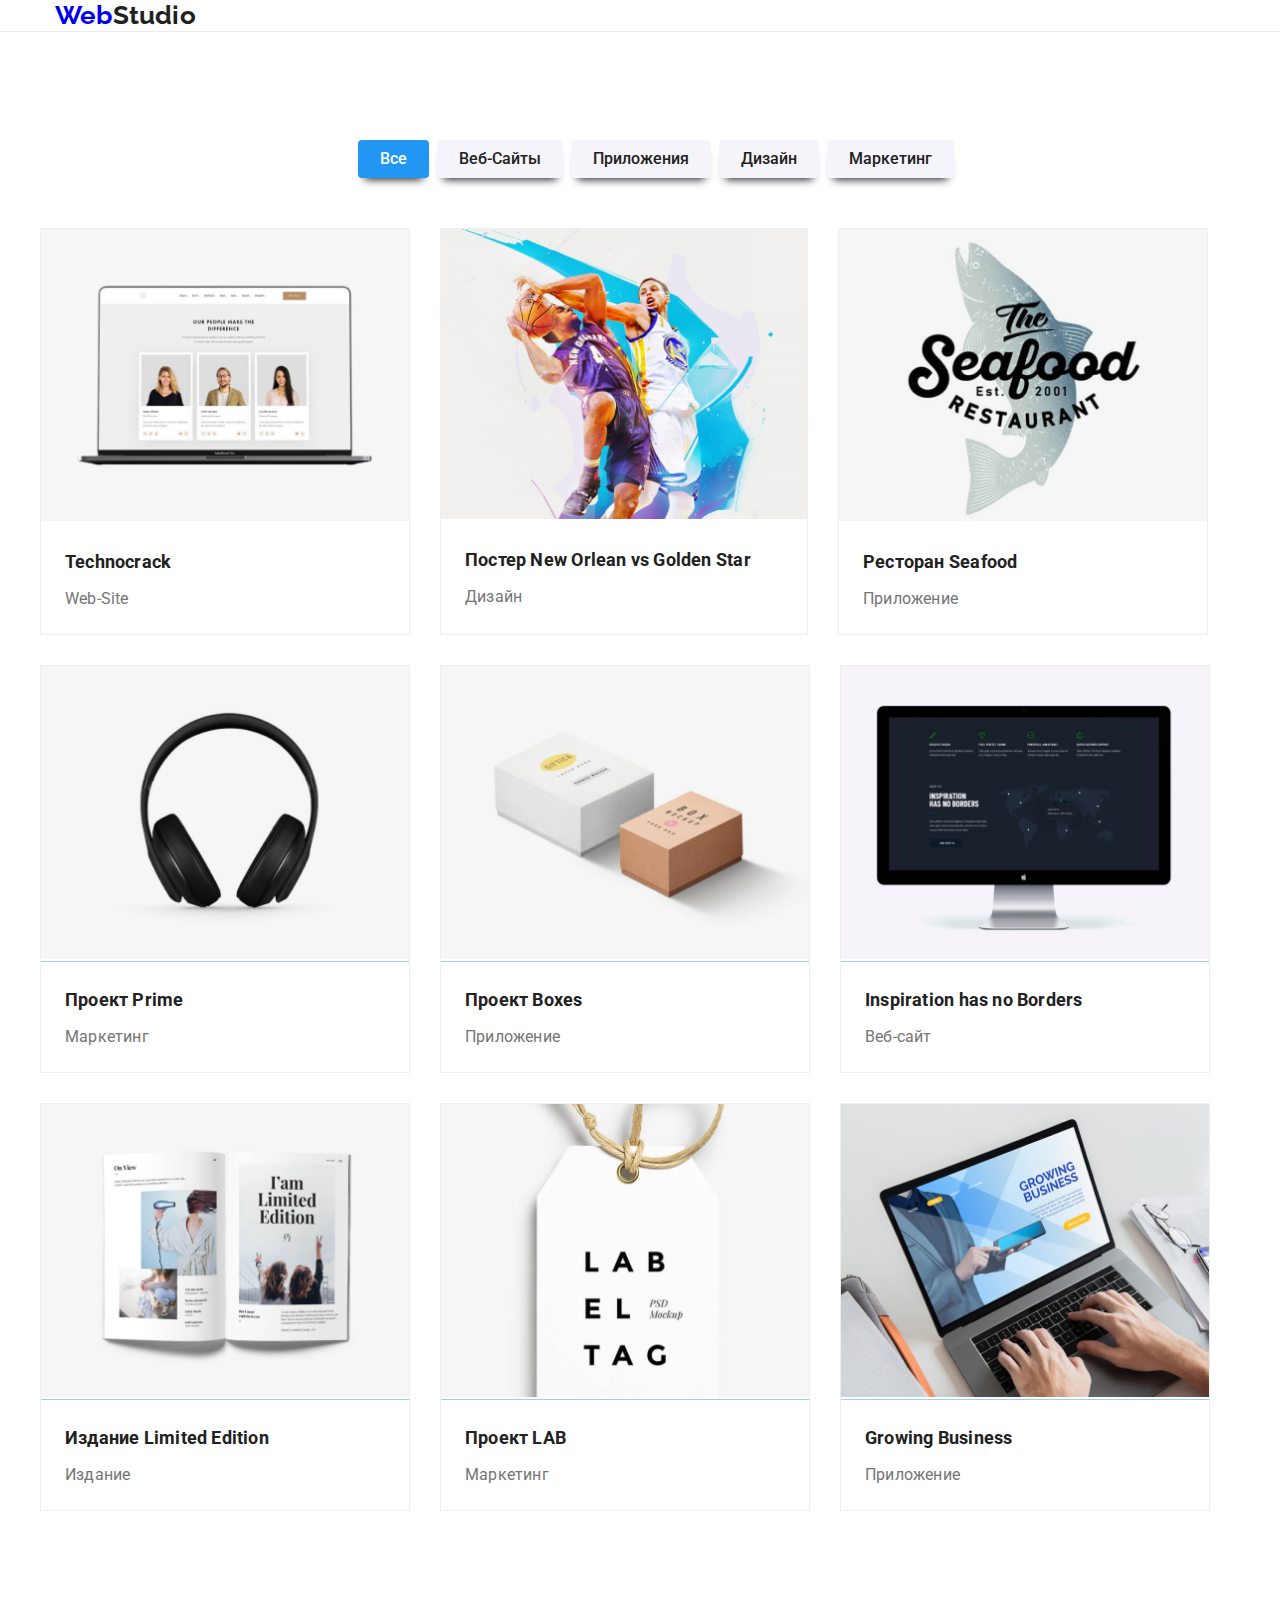
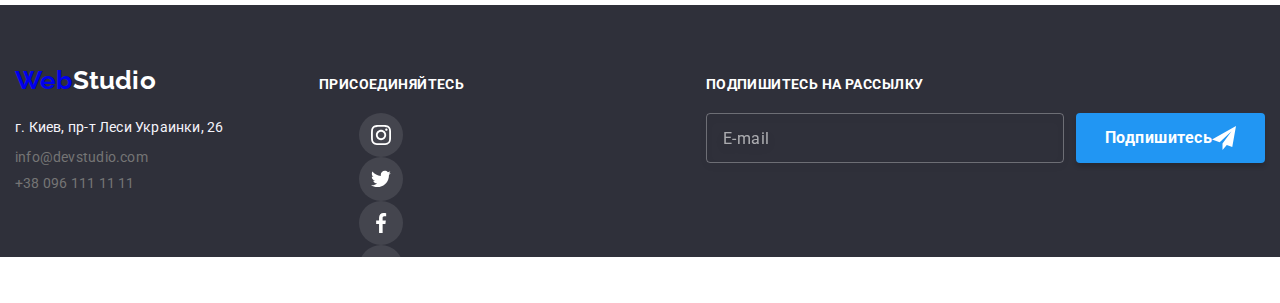
==== portfolio.html @ 65d3c12d "hw-8" ====
<!DOCTYPE html>
<html lang="en">

<head>
    <meta charset="UTF-8">
    <meta name="viewport" content="width=device-width, initial-scale=1.0">
    <title>Document</title>
    <link rel="stylesheet" href="https://cdnjs.cloudflare.com/ajax/libs/modern-normalize/1.0.0/modern-normalize.min.css">
    <link href="https://fonts.googleapis.com/css2?family=Raleway:wght@700&family=Roboto:wght@400;500;700;900&display=swap" rel="stylesheet">
    <link rel="stylesheet" href="./css/portfolio.css">
    <link rel="preconnect" href="https://fonts.gstatic.com">
    
</head>

<body>
    <header>
        <div class="container" >
            <nav class="nav-bar">
            <a href="index.html" class="logo-title"> 
                Web<span class="logoweb" >Studio</span>
            </a>

            <ul class="list-nav list">
                <li class="item"><a class="head-link" href="./index.html" >Студия</a></li>
                <li class="item"><a class="current" href="./portfolio.html">Портфолио</a></li>
                <li class="item"><a class="head-link" href="#" >Контакты</a></li>
            </ul>
            </nav>  
            
            <ul class="auth-nav list">
                <li class="email-link">
                    <a href="mailto:info@devstudio.com" class="contacts">
                        <svg class="icon-envelope">
                        <use href="./img/sprite.svg#icon-envelope"></use>
                        </svg>info@devstudio.com </a >
                </li>
                <li class="tel-link">
                    <a href="tel:380961111111" class="contacts">
                        <svg class="icon-smartphone">
                            <use href="./img/sprite.svg#icon-smartphone"></use>
                            </svg>+38 096 111 11 11</a>
                    
                </li>
            </ul>
        
        </div>
    </header>
<!--Hero-portf-->
    <main>
        <section class="portfo" >
            <div class="main-portfolio">
            <ul class="buttons-section list">
            <li class="portfo-buttons">
                <button type="button" class="current-button">Все</button>
            </li>
            <li  class="portfo-buttons">
                <button type="button" class="buttons">Веб-Сайты</button>
            </li>
            <li class="portfo-buttons">
                <button type="button" class="buttons">Приложения</button>
            </li>
            <li class="portfo-buttons">
                <button type="button" class="buttons">Дизайн</button>
            </li>
            <li class="portfo-buttons">
                <button type="button" class="buttons">Mаркетинг</button>
            </li>
            </ul>
            </div>
            

<!--Our projects section-->

          <ul class="projects">
            <li class="projects-item">
                <a class="project-content" href="#">
                    <div class="description">
                        <img src="./img/macbook.jpg" alt="image of technocrack" width="368">
                        <div class="project-overlay">
                            <p class="tech-description">Технокряк это современная площадка распространения коронавируса. 
                                Компании используют эту платформу для цифрового шпионажа и атак 
                                на защищённые сервера конкурентов.
                            </p>
                        </div>
                    </div>
                    <div class="project-name-container">
                        <h2 class="project-title">Technocrack</h2>
                        <p class="project-technology">Web-Site</p>
                    </div>
                </a>
            </li> 
            <li class="projects-item">
                <a class="project-content" href="#">
                    <div class="description">
                        <img src="./img/poster.jpg" alt="image of poster-new-orleans" width="366">
                        <div class="project-overlay">
                            <p class="tech-description">Технокряк это современная площадка распространения коронавируса. 
                                Компании используют эту платформу для цифрового шпионажа и атак 
                                на защищённые сервера конкурентов.
                            </p>
                        </div>
                    </div>
                    <div class="project-name-container">
                        <h2 class="project-title">Постер New Orlean vs Golden Star</h2>
                        <p class="project-technology">Дизайн</p>
                    </div>
                </a>
            </li>  
            <li class="projects-item">
                <a class="project-content" href="#">
                    <div class="description">
                        <img src="./img/restaurant.jpg" alt="image of restaurant-seafood" width="368">
                        <div class="project-overlay">
                            <p class="tech-description">Технокряк это современная площадка распространения коронавируса. 
                                Компании используют эту платформу для цифрового шпионажа и атак 
                                на защищённые сервера конкурентов.
                            </p>
                        </div>
                    </div>
                    <div class="project-name-container">
                        <h2 class="project-title">Ресторан Seafood</h2>
                        <p class="project-technology">Приложение</p>
                    </div>
                </a>
            </li>   
            <li class="projects-item">
                <a class="project-content" href="#">
                    <div class="description">
                        <img src="./img/headphones.jpg" alt="image of project prime" width="368">
                        <div class="project-overlay">
                            <p class="tech-description">Технокряк это современная площадка распространения коронавируса. 
                                Компании используют эту платформу для цифрового шпионажа и атак 
                                на защищённые сервера конкурентов.
                            </p>
                        </div>
                    </div>
                    <div class="project-name-container">
                        <h2 class="project-title">Проект Prime</h2>
                        <p class="project-technology">Маркетинг</p>
                    </div>
                </a>
            </li>  
            <li class="projects-item">
                <a class="project-content" href="#">
                    <div class="description">
                        <img src="./img/boxes.jpg" alt="image of project boxes" width="368">
                        <div class="project-overlay">
                            <p class="tech-description">Технокряк это современная площадка распространения коронавируса. 
                                Компании используют эту платформу для цифрового шпионажа и атак 
                                на защищённые сервера конкурентов.
                            </p>
                        </div>
                    </div>
                    <div class="project-name-container">
                        <h2 class="project-title">Проект Boxes</h2>
                        <p class="project-technology">Приложение</p>
                    </div>
                </a>
            </li> 
            <li class="projects-item">
                <a class="project-content" href="#">
                    <div class="description">
                        <img src="./img/worldmap.jpg"
                        alt="image of web-site inspiration-has-no-borders" width="368">
                        <div class="project-overlay">
                            <p class="tech-description">Технокряк это современная площадка распространения коронавируса. 
                                Компании используют эту платформу для цифрового шпионажа и атак 
                                на защищённые сервера конкурентов.
                            </p>
                        </div>
                    </div>
                    <div class="project-name-container">
                        <h2 class="project-title">Inspiration has no Borders</h2>
                        <p class="project-technology">Веб-сайт</p>
                    </div>
                </a>
            </li> 
            <li class="projects-item">
                <a class="project-content" href="#">
                    <div class="description">
                        <img src="./img/book.jpg" alt="image of pulication limited edition"
            width="368">
                        <div class="project-overlay">
                            <p class="tech-description">Технокряк это современная площадка распространения коронавируса. 
                                Компании используют эту платформу для цифрового шпионажа и атак 
                                на защищённые сервера конкурентов.
                            </p>
                        </div>
                    </div>
                    <div class="project-name-container">
                        <h2 class="project-title">Издание Limited Edition</h2>
                        <p class="project-technology">Издание</p>
                    </div>
                </a>
            </li> 
            <li class="projects-item">
                <a class="project-content" href="#">
                    <div class="description">
                        <img src="./img/trinket.jpg" alt="image of project lab" width="368">
                        <div class="project-overlay">
                            <p class="tech-description">Технокряк это современная площадка распространения коронавируса. 
                                Компании используют эту платформу для цифрового шпионажа и атак 
                                на защищённые сервера конкурентов.
                            </p>
                        </div>
                    </div>
                    <div class="project-name-container">
                        <h2 class="project-title">Проект LAB</h2>
                        <p class="project-technology">Маркетинг</p>
                    </div>
                </a>
            </li> 
            <li class="projects-item">
                <a class="project-content" href="#">
                    <div class="description">
                        <img src="./img/laptop2.jpg" alt="image of growing business" width="368">
                        <div class="project-overlay">
                            <p class="tech-description">Технокряк это современная площадка распространения коронавируса. 
                                Компании используют эту платформу для цифрового шпионажа и атак 
                                на защищённые сервера конкурентов.
                            </p>
                        </div>
                    </div>
                    <div class="project-name-container">
                        <h2 class="project-title">Growing Business</h2>
                        <p class="project-technology">Приложение</p>
                    </div>
                </a>
            </li>
</ul>
</section>
</main>


    <!--Footer -->
    <footer class="page-footer">
        <div class="footer-container" >
            <div class="first-column">
                <a class="logo-title" href="./index.html">
                    <span>Web</span><span class="studio-footer">Studio</span>
                </a>
                <address class="location">
                    <span class="location-adress">г. Киев, пр-т Леси Украинки, 26</span> 
                </address>
                <ul class="footer-contacts">
                    <li class="footer-email"><a class="contacts-email"
                            href="mailto:info@devstudio.com">info@devstudio.com</a></li>
                    <li class="footer-tel"><a class="contacts-tel" href="tel:+380961111111">+38 096 111 11 11</a></li>
                </ul>
            </div>
        
        <div class="second-column">
            <p class="subscribe">Присоединяйтесь</p>
            <ul class="footer-social-links list">
                <li class="footer-social-item">
                    <a class="footer-icon-link" href="#">
                        <svg class="footer-social-icon">
                            <use href="./img/sprite.svg#icon-instagram"></use>
                        </svg>
                    </a>
                </li>
                <li class="footer-social-item">
                    <a class="footer-icon-link" href="#">
                        <svg class="footer-social-icon">
                            <use href="./img/sprite.svg#icon-twitter"></use>
                        </svg>
                    </a>
                </li>
                <li class="footer-social-item">
                    <a class="footer-icon-link" href="#">
                        <svg class="footer-social-icon">
                            <use href="./img/sprite.svg#icon-facebook"></use>
                        </svg>
                    </a>
                </li>
                <li class="footer-social-item">
                    <a class="footer-icon-link" href="#">
                        <svg class="footer-social-icon">
                            <use href="./img/sprite.svg#icon-linkedin"></use>
                        </svg>
                    </a>
                </li>
            </ul>
        </div>
        <div class="third-column">
            <p class="subscribe">ПОДПИШИТЕСЬ НА РАССЫЛКУ</p>
            <div class="input-foot-container">
                <label for="footer-mail">
                    <input class="footer-input" type="email" name="mail" id="footer-mail" placeholder="E-mail">
                </label>
                <button type="submit" class="subscribe-btn">Подпишитесь
                    <svg class="icon-send" width="24" height="24">
                        <use href="./img/sprite.svg#icon-icon-send"></use>
                    </svg>
                </button>

            </div>
        </div>
    </div>
    </footer>
  </body>

</html>
---- css/portfolio.css ----
:root {
  --main-background-color:  #FFFFFF;
  --sec-background-color:#F5F4FA;
  --dark-background-color:#2F303A;
  --accent-color: #2196F3;
  --main-color: #212121;
  --secondary-color: #757575;
}

.subscribe-btn {
  padding: 10px 29px;
  margin-left: 12px;
  font-size: 16px;
  line-height: 1.87;
  font-weight: 700;
  letter-spacing: 0.03em;
  display: flex;
  align-items: center;
  justify-content: center;
  border-style: none;
  color: var(--main-background-color);
  background-color: var(--accent-color);
  box-shadow: 0px 4px 4px rgba(0, 0, 0, 0.15);
  border-radius: 4px;
  cursor: pointer;
}

.page-footer {
  padding-left: 15px;
  padding-right: 15px;
  margin-left: auto;
  margin-right: auto;
  height: 252px;
  padding-top: 60px;
  padding-bottom: 60px;
  background-color: var(--dark-background-color);
}

body {
  background-color: var(--main-background-color);
  font-weight: 400;
  font-size: 14px;
  letter-spacing: 0.015em;
  font-family: Roboto, sans-serif;
}

a {
  text-decoration: none;
  display: block;
}

li {
  list-style: none;
  font-family: Roboto;
}

section {
  padding: 94px 0;
}

.container {
  width: 100%;
  padding: 0 15px;
}

@media screen and (min-width: 480px) {
  .container {
    width: 480px;
    margin: 0 auto;
  }
}

@media screen and (min-width: 768px) {
  .container {
    width: 720px;
  }
}

@media screen and (min-width: 1200px) {
  .container {
    width: 1200px;
  }
}

header {
  border-bottom: 1px solid #ECECEC;
  background-color: var(--main-background-color);
}

.list-nav {
  display: none;
}

.auth-nav {
  display: none;
}

.logo-title {
  margin-right: 93px;
  font-family: Raleway, sans-serif;
  text-decoration: none;
  font-weight: 700;
  font-size: 26px;
  line-height: 1.19;
}

.logoweb {
  color: #212121;
}

/*Buttons section */
.buttons,
.current-button {
  padding: 6px 22px;
  background: var(--sec-background-color);
  border-radius: 4px;
  border-style: none;
  font-weight: 500;
  font-size: 16px;
  line-height: 1.6;
  text-align: center;
  outline: transparent;
  box-shadow: 0 0.5em 0.5em -0.4em var(--main-color);
  color: var(--main-color);
  transition-property: background-color, color;
  transition: 250ms;
  transition-timing-function: cubic-bezier(0.4, 0, 0.2, 1);
}

.portfo-buttons {
  margin-right: 8px;
}

.buttons-section {
  margin-bottom: 50px;
  display: flex;
  justify-content: center;
}

.buttons:focus,
.buttons:hover,
.current-button {
  color: var(--main-background-color);
  background-color: var(--accent-color);
  cursor: pointer;
}

.portfo {
  width: 1230px;
  padding-left: 15px;
  padding-right: 15px;
  margin-left: auto;
  margin-right: auto;
}

.projects {
  display: flex;
  flex-wrap: wrap;
  padding-left: 0;
  margin: 0;
  list-style: none;
}

.projects-item:nth-child(3n) {
  margin-right: 0;
}

.projects-item:nth-last-child(-n+3) {
  margin-bottom: 0;
}

.project-content {
  text-decoration: none;
  transition-property: box-shadow;
  transition: 250ms;
  transition-timing-function: cubic-bezier(0.4, 0, 0.2, 1);
}

.projects-item {
  margin-right: 30px;
  margin-bottom: 30px;
  background: var(--main-background-color);
  border: 1px solid #EEEEEE;
}

.project-content:hover, .project-content:focus {
  box-shadow: 0px 1px 1px rgba(0, 0, 0, 0.12), 0px 4px 4px rgba(0, 0, 0, 0.06), 1px 4px 6px rgba(0, 0, 0, 0.16);
  outline: transparent;
}

.project-title {
  margin: 0px 0px 4px 0px;
  font-weight: 700;
  font-size: 18px;
  line-height: 2;
  color: var(--main-color);
  text-decoration: none;
}

.project-technology {
  color: var(--secondary-color);
  margin: 0;
  font-size: 16px;
  line-height: 1.9;
  text-decoration: none;
}

/* Project-overlay */
.description {
  position: relative;
  overflow: hidden;
  outline: transparent;
}

.project-overlay {
  position: absolute;
  top: 0;
  left: 0;
  width: 100%;
  height: 100%;
  background-color: rgba(33, 150, 243, 0.9);
  transform: translateY(100%);
  transition: 250ms ease;
  transition-timing-function: cubic-bezier(0.4, 0, 0.2, 1);
}

.tech-description {
  margin: 0;
  padding: 63px 24px;
  font-family: Roboto;
  font-style: normal;
  font-weight: normal;
  font-size: 18px;
  line-height: 1.55;
  color: var(--main-background-color);
}

.project-content:hover .project-overlay,
.project-content:focus .project-overlay {
  transform: translateY(0);
}

/* Project-names */
.project-name-container {
  padding: 20px 24px;
}

.project-title {
  margin: 0px 0px 4px 0px;
  font-weight: 700;
  font-size: 18px;
  line-height: 2;
  color: var(--main-color);
}

.project-technology {
  margin: 0;
  font-size: 16px;
  line-height: 1.9;
  color: var(--secondary-color);
}

.footer-container {
  display: flex;
  align-items: baseline;
}

.location {
  margin-top: 20px;
  margin-bottom: 9px;
  font-style: normal;
  font-weight: 400;
  font-size: 14px;
  line-height: 1.71;
  color: var(--sec-background-color);
}

.studio-footer {
  color: var(--main-background-color);
}

.contacts-tel,
.contacts-email {
  display: inline-block;
  font-weight: 400;
  font-size: 14px;
  line-height: 1.14;
  text-decoration: none;
  color: var(--secondary-color);
  transition: color 250ms cubic-bezier(0.4, 0, 0.2, 1);
}

.footer-email {
  margin-bottom: 9px;
}

.footer-contacts {
  list-style: none;
  margin-top: 0;
  margin-bottom: 0;
  padding: 0;
}

.first-column {
  margin-right: 70px;
}

.third-column {
  margin-left: auto;
}

.input-foot-container {
  display: flex;
}

.subscribe {
  margin-top: 0;
  margin-bottom: 20px;
  font-weight: 700;
  font-size: 14px;
  line-height: 1.14;
  letter-spacing: 0.03em;
  text-transform: uppercase;
  color: var(--main-background-color);
}

.footer-social-item:not(:last-child) {
  margin-right: 10px;
}

.footer-icon-link {
  display: flex;
  justify-content: center;
  align-items: center;
  width: 44px;
  height: 44px;
  color: var(--main-background-color);
  fill: currentColor;
  background-color: rgba(255, 255, 255, 0.1);
  border-radius: 50%;
  transition-property: background-color;
  transition: 250ms;
  transition-timing-function: cubic-bezier(0.4, 0, 0.2, 1);
}

.footer-icon-link:hover, .footer-icon-link:focus {
  background-color: var(--accent-color);
}

.footer-social-icon {
  width: 20px;
  height: 20px;
}

.footer-input {
  width: 358px;
  height: 50px;
  padding-left: 16px;
  outline: transparent;
  color: var(--main-background-color);
  font-weight: 400;
  font-size: 16px;
  line-height: 1.25;
  letter-spacing: 0.03em;
  background-color: transparent;
  border: 1px solid rgba(255, 255, 255, 0.3);
  box-sizing: border-box;
  filter: drop-shadow(0px 4px 4px rgba(0, 0, 0, 0.15));
  border-radius: 4px;
}

.footer-input:focus {
  border-color: var(--accent-color);
}

.footer-input::placeholder {
  font-size: 16px;
  line-height: 1.25;
  display: flex;
  align-items: center;
  color: rgba(255, 255, 255, 0.6);
}
/*# sourceMappingURL=portfolio.css.map */
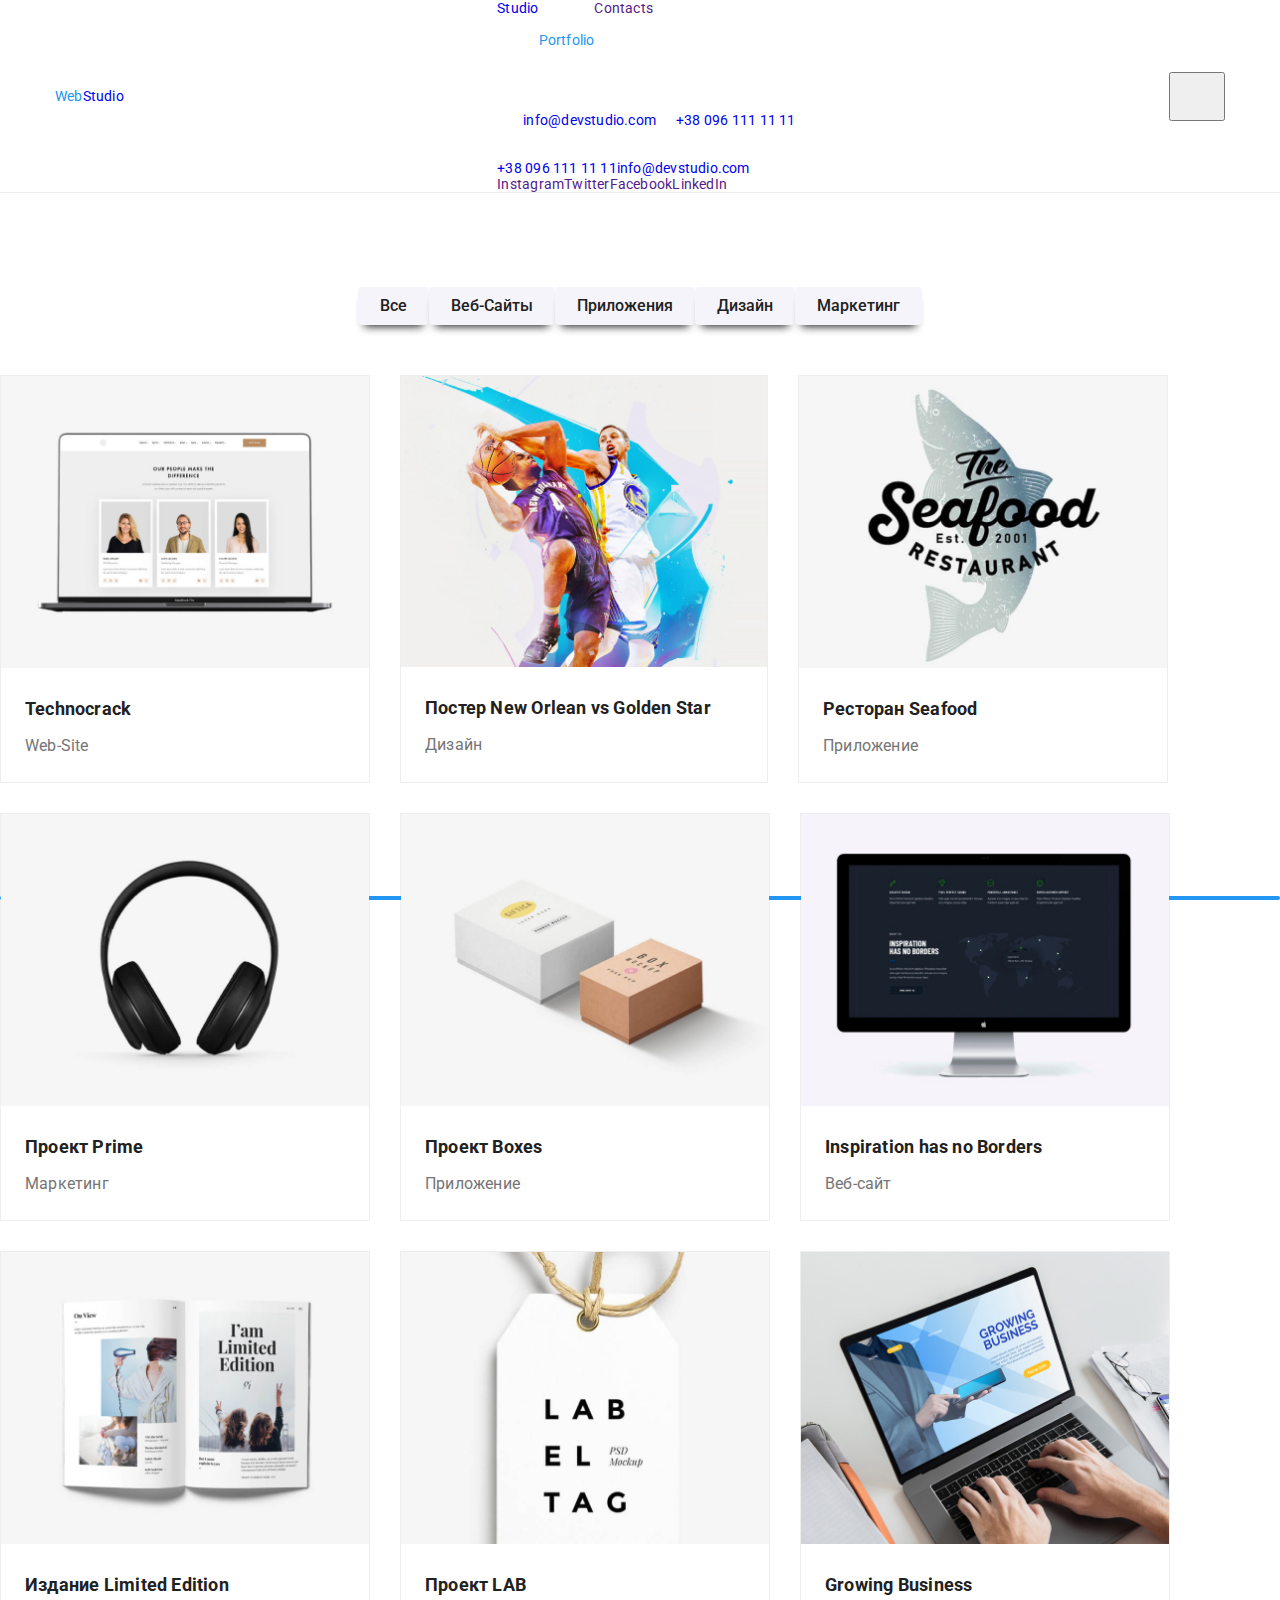
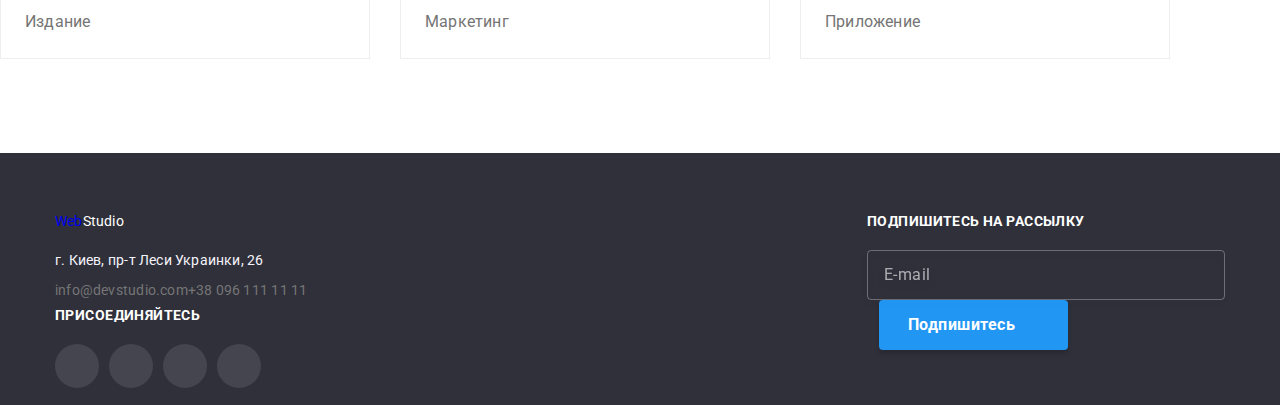
==== commit 71ed187c: "new" ====
--- a/portfolio.html
+++ b/portfolio.html
@@ -13,56 +13,85 @@
 </head>
 
 <body>
-    <header>
-        <div class="container" >
+    <header class="page-header">
+        <div class="nav-container container">
             <nav class="nav-bar">
-            <a href="index.html" class="logo-title"> 
-                Web<span class="logoweb" >Studio</span>
-            </a>
-
-            <ul class="list-nav list">
-                <li class="item"><a class="head-link" href="./index.html" >Студия</a></li>
-                <li class="item"><a class="current" href="./portfolio.html">Портфолио</a></li>
-                <li class="item"><a class="head-link" href="#" >Контакты</a></li>
-            </ul>
-            </nav>  
-            
-            <ul class="auth-nav list">
-                <li class="email-link">
-                    <a href="mailto:info@devstudio.com" class="contacts">
-                        <svg class="icon-envelope">
-                        <use href="./img/sprite.svg#icon-envelope"></use>
-                        </svg>info@devstudio.com </a >
-                </li>
-                <li class="tel-link">
-                    <a href="tel:380961111111" class="contacts">
-                        <svg class="icon-smartphone">
-                            <use href="./img/sprite.svg#icon-smartphone"></use>
+                <a class="nav-logo-title" href="./index.html">
+                    <span>Web</span>Studio
+                </a>
+            </nav>
+
+            <div class="menu-container" data-menu>
+                <ul class="navigation-links list">
+                    <li class="site-nav"><a class="nav-link" href="./index.html">Studio</a></li>
+                    <li class="site-nav"><a class="current" href="./portfolio.html">Portfolio</a></li>
+                    <li class="site-nav"><a class="nav-link" href="">Contacts</a></li>
+                </ul>
+
+                <ul class="navigation-contacts list">
+                    <li class="nav-email"><a class="contacts" href="mailto:info@devstudio.com">
+                            <svg class="icon-envelope">
+                                <use href='./images/symbol-defs.svg#icon-envelope'></use>
+                            </svg>info@devstudio.com</a>
+                    </li>
+                    <li class="nav-tel"><a class="contacts" href="tel:+380961111111">
+                            <svg class="icon-smartphone">
+                                <use href='./images/symbol-defs.svg#icon-smartphone'></use>
                             </svg>+38 096 111 11 11</a>
-                    
-                </li>
-            </ul>
-        
+                    </li>
+                </ul>
+                <div class="contacts-social">
+                    <ul class="navigation-contacts-adapt list">
+                        <li class="nav-tel-adapt">
+                            <a class="contacts-adapt" href="tel:+380961111111">+38 096 111 11 11</a>
+                        </li>
+                        <li class="nav-email-adapt">
+                            <a class="contacts-adapt" href="mailto:info@devstudio.com">info@devstudio.com</a>
+                        </li>
+                    </ul>
+                    <ul class="social-mob-list list">
+                        <li class="social-mob-item">
+                            <a class="social-mob-link" href="">Instagram</a>
+                        </li>
+                        <li class="social-mob-item">
+                            <a class="social-mob-link" href="">Twitter</a>
+                        </li>
+                        <li class="social-mob-item">
+                            <a class="social-mob-link" href="">Facebook</a>
+                        </li>
+                        <li class="social-mob-item">
+                            <a class="social-mob-link" href="">LinkedIn</a>
+                        </li>
+                    </ul>
+                </div>
+            </div>
+            <button type="button" class="menu-button" data-menu-button>
+                <svg class="menu-button__icon" width='40px' height='40px'>
+                    <use class="icon-menu" href='./images/symbol-defs.svg#burger-icon'></use>
+                    <use class="icon-cross" href='./images/symbol-defs.svg#close-icon'></use>
+                </svg>
+            </button>
+
         </div>
     </header>
 <!--Hero-portf-->
     <main>
-        <section class="portfo" >
-            <div class="main-portfolio">
+        <section >
+            <div class="main-portfolio containe">
             <ul class="buttons-section list">
-            <li class="portfo-buttons">
-                <button type="button" class="current-button">Все</button>
-            </li>
-            <li  class="portfo-buttons">
+            <li >
+                <button type="button" class="buttons">Все</button>
+            </li>
+            <li >
                 <button type="button" class="buttons">Веб-Сайты</button>
             </li>
-            <li class="portfo-buttons">
+            <li >
                 <button type="button" class="buttons">Приложения</button>
             </li>
-            <li class="portfo-buttons">
+            <li >
                 <button type="button" class="buttons">Дизайн</button>
             </li>
-            <li class="portfo-buttons">
+            <li >
                 <button type="button" class="buttons">Mаркетинг</button>
             </li>
             </ul>
@@ -234,70 +263,75 @@
 
     <!--Footer -->
     <footer class="page-footer">
-        <div class="footer-container" >
-            <div class="first-column">
-                <a class="logo-title" href="./index.html">
-                    <span>Web</span><span class="studio-footer">Studio</span>
-                </a>
-                <address class="location">
-                    <span class="location-adress">г. Киев, пр-т Леси Украинки, 26</span> 
-                </address>
-                <ul class="footer-contacts">
-                    <li class="footer-email"><a class="contacts-email"
-                            href="mailto:info@devstudio.com">info@devstudio.com</a></li>
-                    <li class="footer-tel"><a class="contacts-tel" href="tel:+380961111111">+38 096 111 11 11</a></li>
-                </ul>
+        <div class="footer-container container">
+            <div class="footer-unifying">
+                <div class="first-container">
+                    <a class="logo-title-footer" href="./index.html">
+                        <span>Web</span><span class="studio-footer">Studio</span>
+                    </a>
+                    <address class="location">
+                        г. Киев, пр-т Леси Украинки, 26
+                    </address>
+                    <ul class="footer-contacts list">
+                        <li class="footer-email"><a class="contacts-email"
+                                href="mailto:info@devstudio.com">info@devstudio.com</a></li>
+                        <li class="footer-tel"><a class="contacts-tel" href="tel:+380961111111">+38 096 111 11 11</a>
+                        </li>
+                    </ul>
+                </div>
+                <div class="second-container">
+                    <p class="subscribe">ПРИСОЕДИНЯЙТЕСЬ</p>
+                    <ul class="footer-social-links list">
+                        <li class="footer-social-item">
+                            <a class="footer-icon-link" href="#">
+                                <svg class="footer-social-icon">
+                                    <use href='./images/sprite.svg#icon-instagram'></use>
+                                </svg>
+                            </a>
+                        </li>
+                        <li class="footer-social-item">
+                            <a class="footer-icon-link" href="#">
+                                <svg class="footer-social-icon">
+                                    <use href='./images/sprite.svg#icon-twitter'></use>
+                                </svg>
+                            </a>
+                        </li>
+                        <li class="footer-social-item">
+                            <a class="footer-icon-link" href="#">
+                                <svg class="footer-social-icon">
+                                    <use href='./images/sprite.svg#icon-facebook'></use>
+                                </svg>
+                            </a>
+                        </li>
+                        <li class="footer-social-item">
+                            <a class="footer-icon-link" href="#">
+                                <svg class="footer-social-icon">
+                                    <use href='./images/sprite.svg#icon-linkedin'></use>
+                                </svg>
+                            </a>
+                        </li>
+                    </ul>
+                </div>
             </div>
-        
-        <div class="second-column">
-            <p class="subscribe">Присоединяйтесь</p>
-            <ul class="footer-social-links list">
-                <li class="footer-social-item">
-                    <a class="footer-icon-link" href="#">
-                        <svg class="footer-social-icon">
-                            <use href="./img/sprite.svg#icon-instagram"></use>
+            <div class="third-container">
+                <p class="subscribe">ПОДПИШИТЕСЬ НА РАССЫЛКУ</p>
+
+                <div class="input-foot-cont">
+                    <label class="footer-label" for="footer-mail">
+                        <input class="footer-input" type="email" name="mail" id="footer-mail" placeholder="E-mail">
+                    </label>
+                    <button type="submit" class="subscribe-btn">Подпишитесь
+                        <svg class="icon-send" width='24' height='24'>
+                            <use href='./images/sprite.svg#icon-icon-send'></use>
                         </svg>
-                    </a>
-                </li>
-                <li class="footer-social-item">
-                    <a class="footer-icon-link" href="#">
-                        <svg class="footer-social-icon">
-                            <use href="./img/sprite.svg#icon-twitter"></use>
-                        </svg>
-                    </a>
-                </li>
-                <li class="footer-social-item">
-                    <a class="footer-icon-link" href="#">
-                        <svg class="footer-social-icon">
-                            <use href="./img/sprite.svg#icon-facebook"></use>
-                        </svg>
-                    </a>
-                </li>
-                <li class="footer-social-item">
-                    <a class="footer-icon-link" href="#">
-                        <svg class="footer-social-icon">
-                            <use href="./img/sprite.svg#icon-linkedin"></use>
-                        </svg>
-                    </a>
-                </li>
-            </ul>
-        </div>
-        <div class="third-column">
-            <p class="subscribe">ПОДПИШИТЕСЬ НА РАССЫЛКУ</p>
-            <div class="input-foot-container">
-                <label for="footer-mail">
-                    <input class="footer-input" type="email" name="mail" id="footer-mail" placeholder="E-mail">
-                </label>
-                <button type="submit" class="subscribe-btn">Подпишитесь
-                    <svg class="icon-send" width="24" height="24">
-                        <use href="./img/sprite.svg#icon-icon-send"></use>
-                    </svg>
-                </button>
+                    </button>
+                </div>
+
 
             </div>
         </div>
-    </div>
     </footer>
+    <script src="./js/mobile-menu.js"></script>
   </body>
 
 </html>--- a/css/portfolio.css
+++ b/css/portfolio.css
@@ -61,6 +61,9 @@
 .container {
   width: 100%;
   padding: 0 15px;
+  display: flex;
+  align-items: center;
+  justify-content: space-between;
 }
 
 @media screen and (min-width: 480px) {
@@ -74,6 +77,129 @@
   .container {
     width: 720px;
   }
+  .header .container {
+    display: flex;
+    align-items: center;
+  }
+}
+
+.list {
+  display: flex;
+  padding: 0;
+  margin: 0;
+  list-style: none;
+  text-decoration: none;
+}
+
+.auth-nav {
+  display: block;
+  align-items: flex-start;
+}
+
+.nav-bar {
+  display: flex;
+  align-items: center;
+}
+
+.container {
+  display: flex;
+  align-items: center;
+  justify-content: space-between;
+}
+
+.icon-envelope {
+  width: 16px;
+  height: 12px;
+  margin-right: 10px;
+}
+
+.icon-smartphone {
+  width: 10px;
+  height: 16px;
+  margin-right: 10px;
+}
+
+.current,
+.head-link {
+  padding: 32px 0;
+  list-style: none;
+  text-decoration: none;
+  transition-property: color;
+  transition: 250ms;
+  transition-timing-function: cubic-bezier(0.4, 0, 0.2, 1);
+}
+
+.contacts {
+  display: flex;
+  align-items: center;
+  padding: 32px 0 32px 0;
+  fill: currentColor;
+  transition-property: color;
+  transition: 250ms;
+  transition-timing-function: cubic-bezier(0.4, 0, 0.2, 1);
+}
+
+.list-nav,
+.head-link {
+  color: #212121;
+}
+
+.item {
+  margin-right: 50px;
+  position: relative;
+}
+
+.item:last-child {
+  margin: 0px;
+}
+
+.tel-link {
+  margin-left: 50px;
+}
+
+.current::before {
+  content: '';
+  position: absolute;
+  display: inline-block;
+  bottom: 0;
+  left: 0;
+  width: 100%;
+  height: 4px;
+  border-radius: 2px;
+  background-color: var(--accent-color);
+}
+
+.head-link::before {
+  content: '';
+  position: absolute;
+  display: inline-block;
+  bottom: 0;
+  left: 0;
+  width: 100%;
+  height: 4px;
+  border-radius: 2px;
+  background-color: var(--accent-color);
+  transition-property: background-color;
+  transition: 250ms;
+  transition-timing-function: cubic-bezier(0.4, 0, 0.2, 1);
+  transform: scale(0);
+}
+
+.head-link:hover::before,
+.head-link:focus::before {
+  transform: scale(1);
+}
+
+.head-link:focus,
+.head-link:hover,
+.contacts:focus,
+.contacts:hover,
+.contacts-email:focus,
+.contacts-email:hover,
+.contacts-tel:focus,
+.contacts-tel:hover {
+  color: var(--accent-color);
+  cursor: pointer;
 }
 
 @media screen and (min-width: 1200px) {
@@ -87,14 +213,6 @@
   background-color: var(--main-background-color);
 }
 
-.list-nav {
-  display: none;
-}
-
-.auth-nav {
-  display: none;
-}
-
 .logo-title {
   margin-right: 93px;
   font-family: Raleway, sans-serif;
@@ -104,8 +222,68 @@
   line-height: 1.19;
 }
 
+.current,
+.nav-logo-title > span,
+.logo-title {
+  color: var(--accent-color);
+}
+
 .logoweb {
   color: #212121;
+}
+
+@media screen and (max-width: 767px) {
+  .list-nav {
+    display: none;
+  }
+  .auth-nav {
+    display: none;
+  }
+  .burger-btn,
+  .mobile-close-btn {
+    padding: 0;
+    top: 10px;
+    right: 15px;
+    position: absolute;
+    background-color: transparent;
+    border: none;
+    cursor: pointer;
+    transition-property: color;
+    transition-duration: 250ms;
+    transition-timing-function: cubic-bezier(0.4, 0, 0.2, 1);
+  }
+  .burger-icon {
+    width: 40px;
+    height: 40px;
+  }
+  .mobile-close-btn {
+    position: absolute;
+    top: 10px;
+    right: 15px;
+  }
+  .mobile-menu {
+    position: absolute;
+    width: 100%;
+    max-width: 480px;
+    height: 100vh;
+    top: 0;
+    left: 50%;
+    transform: translateX(-50%) translateY(-100%);
+    background-color: wheat;
+    padding: 48px 0px;
+  }
+  .mobile-menu.is-open {
+    transform: translateX(-50%) translateY(0%);
+  }
+}
+
+@media screen and (min-width: 767px) {
+  .burger-btn {
+    display: none;
+  }
+  .mobile-menu {
+    display: none;
+  }
 }
 
 /*Buttons section */
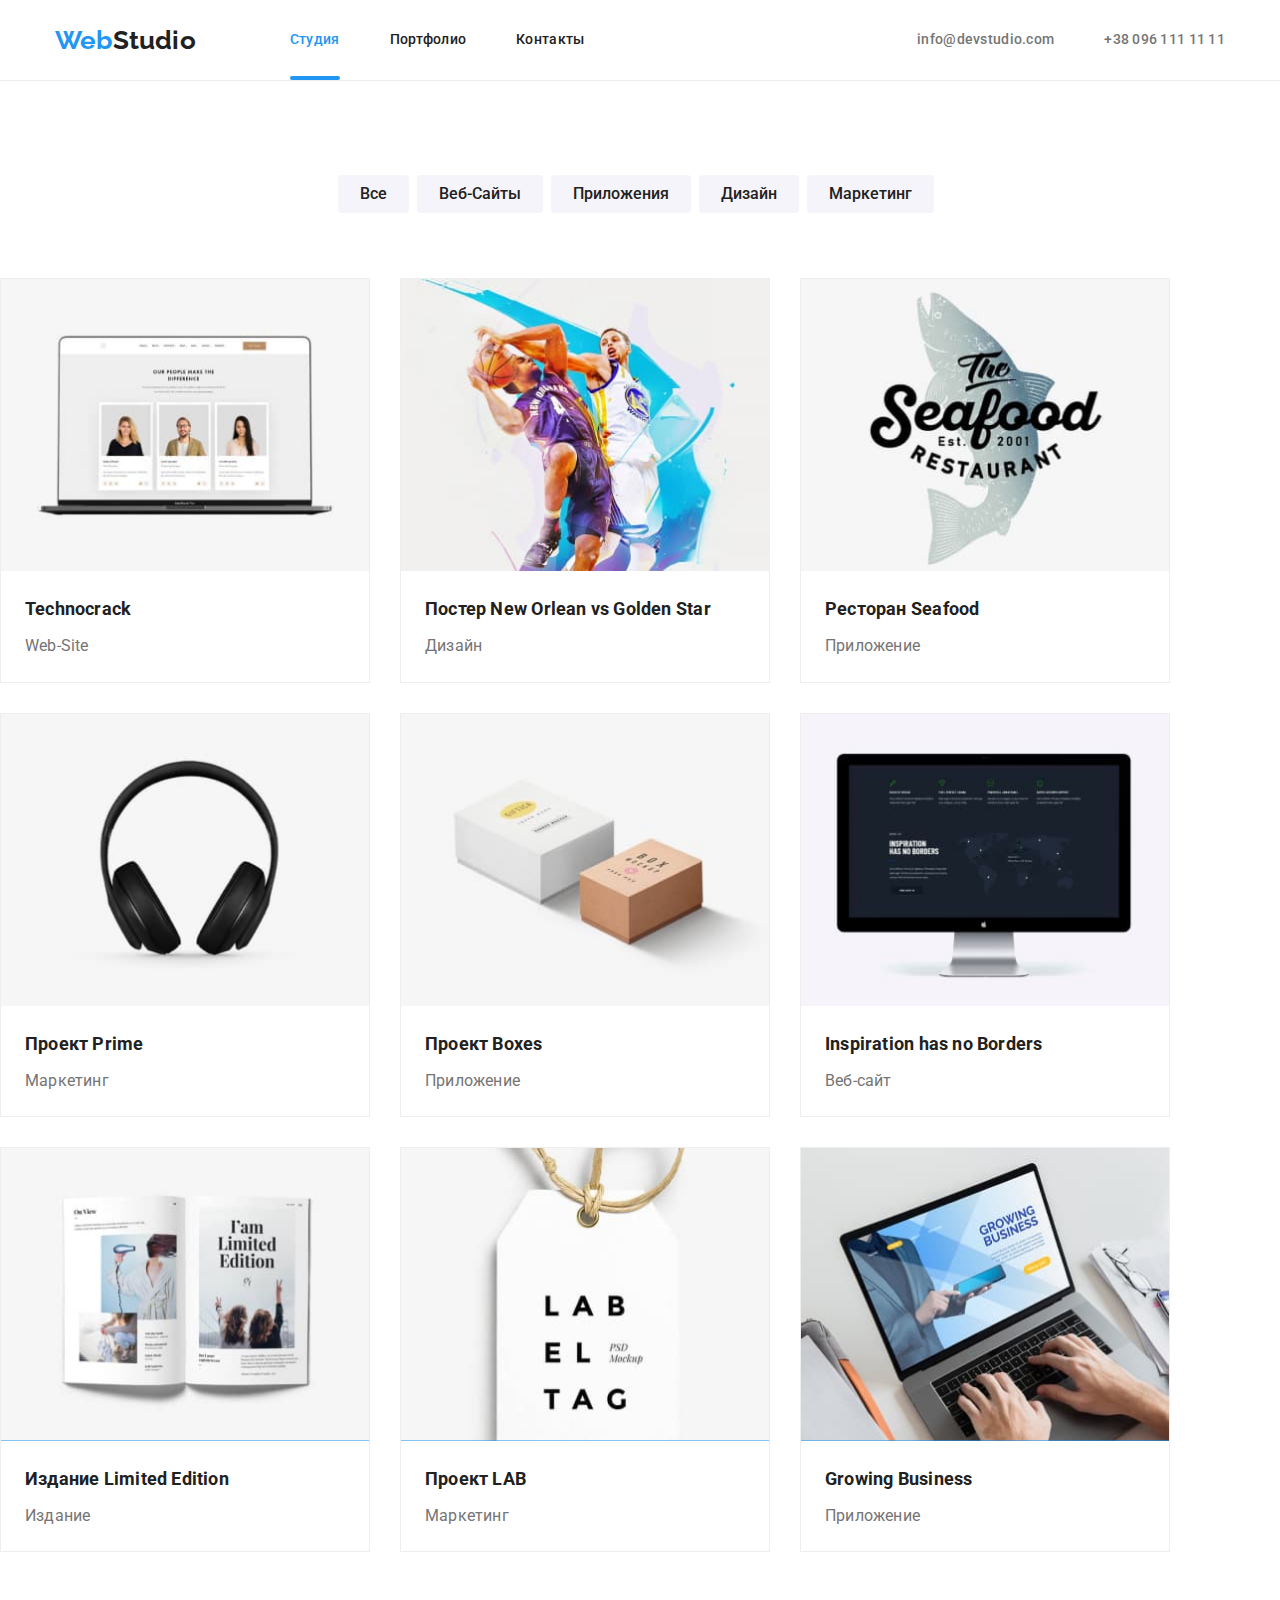
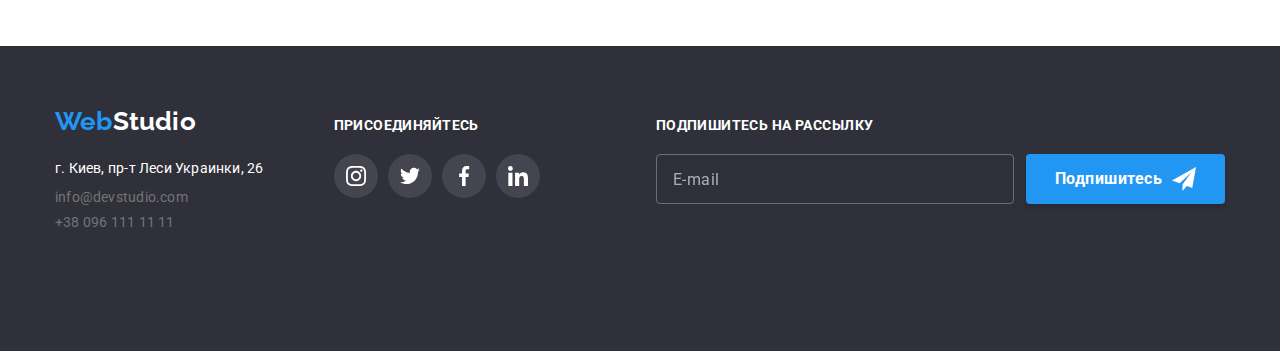
==== commit 25695636: "8" ====
--- a/portfolio.html
+++ b/portfolio.html
@@ -7,7 +7,7 @@
     <title>Document</title>
     <link rel="stylesheet" href="https://cdnjs.cloudflare.com/ajax/libs/modern-normalize/1.0.0/modern-normalize.min.css">
     <link href="https://fonts.googleapis.com/css2?family=Raleway:wght@700&family=Roboto:wght@400;500;700;900&display=swap" rel="stylesheet">
-    <link rel="stylesheet" href="./css/portfolio.css">
+    <link rel="stylesheet" href="./css/main.min.css">
     <link rel="preconnect" href="https://fonts.gstatic.com">
     
 </head>
@@ -23,9 +23,9 @@
 
             <div class="menu-container" data-menu>
                 <ul class="navigation-links list">
-                    <li class="site-nav"><a class="nav-link" href="./index.html">Studio</a></li>
-                    <li class="site-nav"><a class="current" href="./portfolio.html">Portfolio</a></li>
-                    <li class="site-nav"><a class="nav-link" href="">Contacts</a></li>
+                    <li class="site-nav"><a class="current" href="./index.html">Студия</a></li>
+                    <li class="site-nav"><a class="nav-link" href="./portfolio.html">Портфолио</a></li>
+                    <li class="site-nav"><a class="nav-link" href="">Контакты</a></li>
                 </ul>
 
                 <ul class="navigation-contacts list">
@@ -51,24 +51,24 @@
                     </ul>
                     <ul class="social-mob-list list">
                         <li class="social-mob-item">
-                            <a class="social-mob-link" href="">Instagram</a>
+                            <a class="social-mob-link" href="#">Instagram</a>
                         </li>
                         <li class="social-mob-item">
-                            <a class="social-mob-link" href="">Twitter</a>
+                            <a class="social-mob-link" href="#">Twitter</a>
                         </li>
                         <li class="social-mob-item">
-                            <a class="social-mob-link" href="">Facebook</a>
+                            <a class="social-mob-link" href="#">Facebook</a>
                         </li>
                         <li class="social-mob-item">
-                            <a class="social-mob-link" href="">LinkedIn</a>
+                            <a class="social-mob-link" href="#">LinkedIn</a>
                         </li>
                     </ul>
                 </div>
             </div>
             <button type="button" class="menu-button" data-menu-button>
-                <svg class="menu-button__icon" width='40px' height='40px'>
-                    <use class="icon-menu" href='./images/symbol-defs.svg#burger-icon'></use>
-                    <use class="icon-cross" href='./images/symbol-defs.svg#close-icon'></use>
+                <svg class="menu-button__icon" >
+                    <use class="icon-menu" href='./img/sprite.svg#burger-icon'></use>
+                    <use class="icon-cross" href='./img/symbol-defs.svg#close-icon'></use>
                 </svg>
             </button>
 
@@ -104,7 +104,8 @@
             <li class="projects-item">
                 <a class="project-content" href="#">
                     <div class="description">
-                        <img src="./img/macbook.jpg" alt="image of technocrack" width="368">
+                        <img class="portfolio-images" srcset="./img/technocrack@2x.jpg 2x"
+                                    src="./img/technocrack.jpg" alt="image of technocrack">
                         <div class="project-overlay">
                             <p class="tech-description">Технокряк это современная площадка распространения коронавируса. 
                                 Компании используют эту платформу для цифрового шпионажа и атак 
@@ -121,7 +122,8 @@
             <li class="projects-item">
                 <a class="project-content" href="#">
                     <div class="description">
-                        <img src="./img/poster.jpg" alt="image of poster-new-orleans" width="366">
+                        <img class="portfolio-images" srcset="./img/poster-new-orleans@2x.jpg 2x"
+                        src="./img/poster-new-orleans.jpg" alt="image of basketball">
                         <div class="project-overlay">
                             <p class="tech-description">Технокряк это современная площадка распространения коронавируса. 
                                 Компании используют эту платформу для цифрового шпионажа и атак 
@@ -138,7 +140,8 @@
             <li class="projects-item">
                 <a class="project-content" href="#">
                     <div class="description">
-                        <img src="./img/restaurant.jpg" alt="image of restaurant-seafood" width="368">
+                        <img class="portfolio-images" srcset="./img/restaurant-seafood@2x.jpg 2x"
+                        src="./img/restaurant-seafood.jpg" alt="image of restaurant-seafood">
                         <div class="project-overlay">
                             <p class="tech-description">Технокряк это современная площадка распространения коронавируса. 
                                 Компании используют эту платформу для цифрового шпионажа и атак 
@@ -155,7 +158,8 @@
             <li class="projects-item">
                 <a class="project-content" href="#">
                     <div class="description">
-                        <img src="./img/headphones.jpg" alt="image of project prime" width="368">
+                        <img class="portfolio-images" srcset="./img/project-prime@2x.jpg 2x"
+                        src="./img/project-prime.jpg" alt="image of project prime">
                         <div class="project-overlay">
                             <p class="tech-description">Технокряк это современная площадка распространения коронавируса. 
                                 Компании используют эту платформу для цифрового шпионажа и атак 
@@ -172,7 +176,8 @@
             <li class="projects-item">
                 <a class="project-content" href="#">
                     <div class="description">
-                        <img src="./img/boxes.jpg" alt="image of project boxes" width="368">
+                        <img class="portfolio-images" srcset="./img/project-boxes@2x.jpg 2x"
+                                    src="./img/project-boxes.jpg" alt="image of project boxes">
                         <div class="project-overlay">
                             <p class="tech-description">Технокряк это современная площадка распространения коронавируса. 
                                 Компании используют эту платформу для цифрового шпионажа и атак 
@@ -189,13 +194,13 @@
             <li class="projects-item">
                 <a class="project-content" href="#">
                     <div class="description">
-                        <img src="./img/worldmap.jpg"
-                        alt="image of web-site inspiration-has-no-borders" width="368">
-                        <div class="project-overlay">
-                            <p class="tech-description">Технокряк это современная площадка распространения коронавируса. 
-                                Компании используют эту платформу для цифрового шпионажа и атак 
-                                на защищённые сервера конкурентов.
-                            </p>
+                        <img class="portfolio-images" srcset="./img/inspiration-has-no-borders@2x.jpg 2x"
+                            src="./img/inspiration-has-no-borders.jpg"
+                            alt="image of wbe-site inspiration-has-no-borders">
+                        <div class="project-overlay">
+                            <p class="tech-description">Технокряк это современная площадка распространения коронавируса. 
+                                Компании используют эту платформу для цифрового шпионажа и атак 
+                                на защищённые сервера конкурентов. </p>
                         </div>
                     </div>
                     <div class="project-name-container">
@@ -203,12 +208,12 @@
                         <p class="project-technology">Веб-сайт</p>
                     </div>
                 </a>
-            </li> 
-            <li class="projects-item">
-                <a class="project-content" href="#">
-                    <div class="description">
-                        <img src="./img/book.jpg" alt="image of pulication limited edition"
-            width="368">
+            </li>
+            <li class="projects-item">
+                <a class="project-content" href="#">
+                    <div class="description">
+                        <img class="portfolio-images" srcset="./img/pub-limited-edition@2x.jpg 2x"
+                        src="./img/pub-limited-edition.jpg" alt="image of pulication limited edition">
                         <div class="project-overlay">
                             <p class="tech-description">Технокряк это современная площадка распространения коронавируса. 
                                 Компании используют эту платформу для цифрового шпионажа и атак 
@@ -225,7 +230,8 @@
             <li class="projects-item">
                 <a class="project-content" href="#">
                     <div class="description">
-                        <img src="./img/trinket.jpg" alt="image of project lab" width="368">
+                        <img class="portfolio-images" srcset="./img/project-lab@2x.jpg 2x"
+                                    src="./img/project-lab.jpg" alt="image of project lab">
                         <div class="project-overlay">
                             <p class="tech-description">Технокряк это современная площадка распространения коронавируса. 
                                 Компании используют эту платформу для цифрового шпионажа и атак 
@@ -242,7 +248,8 @@
             <li class="projects-item">
                 <a class="project-content" href="#">
                     <div class="description">
-                        <img src="./img/laptop2.jpg" alt="image of growing business" width="368">
+                        <img class="portfolio-images" srcset="./img/growing-business@2x.jpg 2x"
+                        src="./img/growing-business.jpg" alt="image of growing business">
                         <div class="project-overlay">
                             <p class="tech-description">Технокряк это современная площадка распространения коронавируса. 
                                 Компании используют эту платформу для цифрового шпионажа и атак 
@@ -285,28 +292,28 @@
                         <li class="footer-social-item">
                             <a class="footer-icon-link" href="#">
                                 <svg class="footer-social-icon">
-                                    <use href='./images/sprite.svg#icon-instagram'></use>
+                                    <use href='./img/sprite.svg#icon-instagram'></use>
                                 </svg>
                             </a>
                         </li>
                         <li class="footer-social-item">
                             <a class="footer-icon-link" href="#">
                                 <svg class="footer-social-icon">
-                                    <use href='./images/sprite.svg#icon-twitter'></use>
+                                    <use href='./img/sprite.svg#icon-twitter'></use>
                                 </svg>
                             </a>
                         </li>
                         <li class="footer-social-item">
                             <a class="footer-icon-link" href="#">
                                 <svg class="footer-social-icon">
-                                    <use href='./images/sprite.svg#icon-facebook'></use>
+                                    <use href='./img/sprite.svg#icon-facebook'></use>
                                 </svg>
                             </a>
                         </li>
                         <li class="footer-social-item">
                             <a class="footer-icon-link" href="#">
                                 <svg class="footer-social-icon">
-                                    <use href='./images/sprite.svg#icon-linkedin'></use>
+                                    <use href='./img/sprite.svg#icon-linkedin'></use>
                                 </svg>
                             </a>
                         </li>
@@ -322,7 +329,7 @@
                     </label>
                     <button type="submit" class="subscribe-btn">Подпишитесь
                         <svg class="icon-send" width='24' height='24'>
-                            <use href='./images/sprite.svg#icon-icon-send'></use>
+                            <use href='./img/sprite.svg#icon-icon-send'></use>
                         </svg>
                     </button>
                 </div>
--- a/css/main.min.css
+++ b/css/main.min.css
@@ -0,0 +1,2 @@
+.logo-link,.footer-icon-link,.icon-link,.skills-icon-link,.skill-icon,.image-overlay,.subscribe-btn{display:flex;align-items:center;justify-content:center}.button-primary,.names,.project-technology{font-size:16px;line-height:1.9}body{font-family:"Roboto",sans-serif;font-weight:400;font-size:14px;letter-spacing:0.015em;background-color:#fff}a{display:block}section{padding:60px 0}@media (min-width: 1200px){section{padding:94px 0}}.list,.input-foot-container{padding:0;margin:0;list-style:none;text-decoration:none}.container{max-width:480px;padding-left:15px;padding-right:15px;margin:0 auto}@media (min-width: 768px){.container{max-width:768px}}@media (min-width: 1200px){.container{max-width:1200px}}.menu-button{padding:0;top:10px;right:15px;position:absolute;background-color:transparent;border:none;cursor:pointer;transition-property:color;transition-duration:250ms;transition-timing-function:cubic-bezier(0.4, 0, 0.2, 1)}.menu-button.is-open{position:fixed;z-index:2}.menu-button:hover,.menu-button:focus{color:#2196F3}.menu-button__icon{fill:currentColor}@media (min-width: 768px){.menu-button{display:none}}.icon-menu{display:block}.icon-cross{fill:currentColor;display:none;position:fixed}.menu-button.is-open .icon-cross{display:block}.menu-button.is-open .icon-menu{display:none}.backdrop{position:fixed;top:0;left:0;width:100%;height:100%;padding:15px 15px;overflow-y:scroll;background-color:rgba(0,0,0,0.5);opacity:1;transition:opacity 250ms cubic-bezier(0.4, 0, 0.2, 1)}@media (min-width: 768px){.backdrop{padding:25px 160px}}@media (min-width: 1200px){.backdrop{padding:120px 160px}}.backdrop.is-hidden{opacity:0;pointer-events:none}.backdrop.is-hidden .modal{transform:scale(0.9)}.social-mob-list{display:flex}@media screen and (min-width: 767px){.social-mob-list{display:none}}.social-mob-item:not(:last-child){padding-right:10px;margin-right:10px;border-right:1px solid rgba(33,33,33,0.2)}.social-mob-link{font-weight:500;font-size:calc(9px + (18 - 9) * ((100vw - 300px) / (480 - 300)));line-height:1.2;letter-spacing:0.02em;color:#2196F3;text-decoration:none;transition-property:color font-size;transition:250ms;transition-timing-function:cubic-bezier(0.4, 0, 0.2, 1)}.logo-list{display:flex;flex-wrap:wrap}@media (min-width: 1200px){.logo-list{display:flex;justify-content:space-between}}.logo{width:calc((100% - 1 * 30px) / 2);border:1px solid #AFB1B8;box-sizing:border-box;border-radius:4px;transition-property:border-color;transition:250ms;transition-timing-function:cubic-bezier(0.4, 0, 0.2, 1)}.logo:hover,.logo:focus{border-color:#2196F3}@media (max-width: 767px){.logo:not(:nth-last-child(-n+2)){margin-bottom:30px}}@media (max-width: 767px){.logo:nth-child(2n+1){margin-right:30px}}@media (min-width: 768px){.logo{width:calc((100% - 2 * 30px) / 3)}}@media (min-width: 768px){.logo:not(:nth-child(1n+6)):not(:nth-child(3)){margin-right:30px}}@media (min-width: 768px){.logo:nth-child(-n+3){margin-bottom:30px}}@media (min-width: 1200px){.logo{width:calc((100% - 6 * 30px) / 6);margin:0 !important}}.logo-link{height:90px;color:#AFB1B8;fill:currentColor;transition-property:fill, color, filter;transition:250ms;transition-timing-function:cubic-bezier(0.4, 0, 0.2, 1)}.logo-link:hover,.logo-link:focus{color:#2196F3;border-color:#2196F3;filter:drop-shadow(0px 4px 4px rgba(0,0,0,0.25));outline:transparent}.subscribe{margin-top:0;margin-bottom:20px;font-weight:700;font-size:14px;line-height:1.14;letter-spacing:0.03em;text-transform:uppercase;color:#fff}.footer-social-links{display:flex;justify-content:center}.footer-social-item:not(:last-child){margin-right:10px}.footer-icon-link{width:44px;height:44px;color:#fff;fill:currentColor;background-color:rgba(255,255,255,0.1);border-radius:50%;transition-property:fill, background-color;transition:250ms;transition-timing-function:cubic-bezier(0.4, 0, 0.2, 1)}.footer-icon-link:hover,.footer-icon-link:focus{background-color:#2196F3}.footer-social-icon{width:20px;height:20px}.buttons,.current-button{margin-right:8px;margin-bottom:15px;padding:6px 22px;background:#F5F4FA;border-radius:4px;border-style:none;font-weight:500;font-size:16px;line-height:1.61;text-align:center;color:#212121;transition-property:background-color, box-shadow, color;transition:250ms;transition-timing-function:cubic-bezier(0.4, 0, 0.2, 1)}.buttons-section{padding-bottom:50px;display:flex;flex-wrap:wrap}@media (min-width: 768px){.buttons-section{justify-content:center}}.buttons:focus,.buttons:hover{color:#fff;background-color:#2196F3;transition:color 0.25s, background-color 0.25s;box-shadow:0 0.5em 0.5em -0.4em #212121;transform:translateY(-0.15em);cursor:pointer}.description{position:relative;overflow:hidden;outline:transparent}.project-overlay{position:absolute;top:0;left:0;width:100%;height:100%;background-color:rgba(33,150,243,0.9);transform:translateY(100%);transition:250ms ease;transition-timing-function:cubic-bezier(0.4, 0, 0.2, 1)}.tech-description{margin:0;padding:63px 24px;font-family:Roboto;font-size:18px;line-height:1.55;color:#fff}.project-content:hover .project-overlay,.project-content:focus .project-overlay{transform:translateY(0)}.social-links{display:flex;justify-content:center}.icon-link{width:44px;height:44px;color:#afb1b8;fill:currentColor;border-radius:50%;transition-property:fill, background-color, color, filter;transition:250ms;transition-timing-function:cubic-bezier(0.4, 0, 0.2, 1)}.icon-link:hover,.icon-link:focus{color:#fff;background-color:#2196F3;box-shadow:0px 4px 4px rgba(0,0,0,0.25)}.social-icon{width:20px;height:20px}.page-header{position:relative;border-bottom:1px solid #ECECEC}.page-header .nav-logo-title{text-decoration:none;font-weight:700;font-size:26px;line-height:1.19;padding:16px 0 16px 0;color:#212121;font-family:"Raleway",sans-serif}@media (min-width: 768px){.page-header .nav-logo-title{margin-right:88px}}@media (min-width: 1200px){.page-header .nav-logo-title{margin-right:94px}}.page-header .menu-container{width:100%;background-color:#fff}.page-header .menu-container.is-open{display:flex;flex-direction:column;justify-content:space-between;overflow-y:scroll;z-index:1}@media (max-width: 767px){.page-header .menu-container{display:none;padding:48px 40px;position:fixed;top:0;left:0;width:100%;height:100%}}@media (min-width: 768px){.page-header .menu-container{display:flex;align-items:center}}.page-header .nav-container{display:flex;align-items:center}.page-header .navigation-links{display:flex;flex-direction:column;margin-bottom:30px}@media (min-width: 768px){.page-header .navigation-links{display:flex;flex-direction:row;margin:0}}.page-header .navigation-contacts{display:none}@media (min-width: 768px){.page-header .navigation-contacts{display:block;margin-left:auto}}@media (min-width: 1200px){.page-header .navigation-contacts{display:flex;align-items:center}}.page-header .navigation-contacts-adapt{margin-bottom:64px}@media (min-width: 768px){.page-header .navigation-contacts-adapt{display:none}}.page-header .nav-tel-adapt{margin-bottom:32px}.page-header .contacts-adapt{font-family:"Roboto",sans-serif;font-style:normal;font-weight:500;font-size:calc(12px + (24 - 12) * ((100vw - 300px) / (480 - 300)));line-height:28px;letter-spacing:0.02em;color:#757575;text-decoration:none;transition-property:color font-size;transition:250ms;transition-timing-function:cubic-bezier(0.4, 0, 0.2, 1)}.page-header .contacts-adapt:hover,.page-header .contacts-adapt:focus{color:#2196F3;font-size:calc(17px + (34 - 17) * ((100vw - 300px) / (480 - 300)))}.page-header .current,.page-header .nav-logo-title>span{color:#2196F3}.page-header .nav-email{margin-bottom:10px}@media (min-width: 1200px){.page-header .nav-email{margin:0 30px 0 0}}.page-header .icon-envelope{width:16px;height:12px;margin-right:10px}.page-header .icon-smartphone{width:10px;height:16px;margin-right:10px}.page-header .nav-link{color:#212121}.page-header .current,.page-header .nav-link{list-style:none;text-decoration:none;transition-property:color;transition:250ms;transition-timing-function:cubic-bezier(0.4, 0, 0.2, 1)}@media (min-width: 768px){.page-header .current,.page-header .nav-link{padding:32px 0}}.page-header .navigation-links,.page-header .nav-link,.page-header .contacts{font-weight:500;font-size:calc(20px + (40 - 20) * ((100vw - 300px) / (480 - 300)));line-height:47px;letter-spacing:0.02em}@media (min-width: 768px){.page-header .navigation-links,.page-header .nav-link,.page-header .contacts{font-weight:500;font-size:14px;line-height:1.14;text-decoration:none}}.page-header .contacts{display:flex;align-items:center;fill:currentColor;color:#757575;transition-property:color;transition:250ms;transition-timing-function:cubic-bezier(0.4, 0, 0.2, 1)}.page-header .site-nav{padding-bottom:32px}.page-header .site-nav:last-child{padding:0px}@media (min-width: 768px){.page-header .site-nav{position:relative;padding:0}.page-header .site-nav:not(:last-child){margin-right:50px}}@media (min-width: 768px){.page-header .current::before{content:'';position:absolute;display:inline-block;bottom:0;left:0;width:100%;height:4px;border-radius:2px;background-color:#2196F3}}@media (min-width: 768px){.page-header .nav-link::before{content:'';position:absolute;display:inline-block;bottom:0;left:0;width:100%;height:4px;border-radius:2px;background-color:#2196F3;transition-property:fill, background-color;transition:250ms;transition-timing-function:cubic-bezier(0.4, 0, 0.2, 1);transform:scale(0)}}.page-header .nav-link:hover::before,.page-header .nav-link:focus::before{transform:scale(1)}.page-header .nav-link:focus,.page-header .nav-link:hover,.page-header .contacts:focus,.page-header .contacts:hover,.page-header .contacts-email:focus,.page-header .contacts-email:hover,.page-header .contacts-tel:focus,.page-header .contacts-tel:hover{color:#2196F3;cursor:pointer}.hero-container{max-width:360px}@media (min-width: 1200px){.hero-container{max-width:696px}}.hero{max-width:1600px;max-height:400px;padding:118px 0;margin:0 auto;background-image:linear-gradient(to right, rgba(47,48,58,0.4), rgba(47,48,58,0.4)),url(../img/hero-tablet.jpg);background-repeat:no-repeat;background-size:cover;background-position:center;text-align:center;background-color:#C4C4C4}@media (min-device-pixel-ratio: 2), (min-resolution: 192dpi), (min-resolution: 2dppx){.hero{background-image:linear-gradient(to right, rgba(47,48,58,0.4), rgba(47,48,58,0.4)),url(../img/hero-tablet@2x.jpg)}}@media (min-width: 1200px){.hero{min-height:600px;padding:200px 0;background-image:linear-gradient(to right, rgba(47,48,58,0.4), rgba(47,48,58,0.4)),url(../img/hero-background.jpg)}}@media (min-width: 1200px) and (min-device-pixel-ratio: 2), (min-width: 1200px) and (min-resolution: 192dpi), (min-width: 1200px) and (min-resolution: 2dppx){.hero{background-image:linear-gradient(to right, rgba(47,48,58,0.4), rgba(47,48,58,0.4)),url(../img/hero-background@2x.jpg)}}.hero-title{margin-top:0;font-weight:900;font-size:26px;line-height:1.61;text-transform:uppercase;color:#fff}@media (min-width: 1200px){.hero-title{font-size:44px;line-height:1.36}}.button-primary{display:inline-block;min-width:200px;border-radius:4px;padding:10px 32px;font-weight:700;text-decoration:none;text-align:center;color:#fff;background:#2196F3}.section-title{margin-bottom:50px;margin-top:0;font-size:36px;line-height:1.17;text-align:center}.skills-list{display:block}@media (min-width: 768px){.skills-list{display:flex;flex-wrap:wrap;justify-content:space-between}}@media (min-width: 1200px){.skills-list{display:flex;justify-content:space-between}}.skills{margin-bottom:30px}.skills:last-child{margin:0}@media (min-width: 768px){.skills{width:354px}}@media (min-width: 1200px){.skills{width:270px;margin:0}}.skills-icon-link{margin:0 0 30px 0;height:120px;background:#F5F4FA;border-radius:4px}@media (min-width: 1200px){.skills-icon-link{width:270px}}.skill-icon{width:70px;height:70px}.skill-title{margin-top:0;margin-bottom:10px;font-size:14px;text-transform:uppercase}@media (max-width: 768px){.skill-title{text-align:center}}.skills-description{flex-wrap:wrap;margin-top:0;margin-bottom:0;line-height:1.71;color:#757575}@media (min-width: 1200px){.skills-description{width:270px}}.images-container{padding-top:0}@media (max-width: 1199px){.images-container{display:none}}.images{display:flex;justify-content:space-between}.product{display:flex;position:relative}.image-overlay{position:absolute;margin:0;width:370px;height:70px;bottom:0;left:0;text-transform:uppercase;color:#fff;background:rgba(47,48,58,0.8)}.image-title{margin:0;text-transform:uppercase;color:#fff}.our-team-section{background-color:#F5F4FA}@media (min-width: 768px){.team-list{display:flex;flex-wrap:wrap;justify-content:space-between}}@media (min-width: 1200px){.team-list{display:flex;justify-content:space-between}}.team-photo{display:block;width:100%}@media (min-width: 768px){.team-photo{width:354px}}@media (min-width: 1200px){.team-photo{width:270px}}.team-person{margin-bottom:30px;background:#FFFFFF;box-shadow:0px 1px 3px rgba(0,0,0,0.12),0px 1px 1px rgba(0,0,0,0.14),0px 2px 1px rgba(0,0,0,0.2);border-radius:0px 0px 4px 4px}.team-person:last-child{margin:0}@media (min-width: 768px){.team-person:nth-last-child(-n+2){margin:0}}@media (min-width: 1200px){.team-person{margin:0}}.descr-container{padding:30px 32px}.names{margin-top:0;margin-bottom:10px;font-weight:500;text-align:center;color:#212121}.profession{margin-top:0;margin-bottom:16px;text-align:center;color:#757575}.project-name-container{padding:20px 24px}.project-title{margin:0px 0px 4px 0px;font-weight:700;font-size:18px;line-height:2;color:#212121}.project-technology{margin:0;color:#757575}.projects{display:flex;flex-wrap:wrap;padding-left:0;margin:0;list-style:none}.portfolio-images{display:block;width:100%}.project-content{text-decoration:none;transition-property:box-shadow;transition:250ms;transition-timing-function:cubic-bezier(0.4, 0, 0.2, 1)}.project-content:hover,.project-content:focus{box-shadow:0px 1px 1px rgba(0,0,0,0.12),0px 4px 4px rgba(0,0,0,0.06),1px 4px 6px rgba(0,0,0,0.16);outline:transparent}.projects-item{width:100%;margin-bottom:30px;background:#fff;border:1px solid #EEEEEE}@media (min-width: 768px){.projects-item{width:354px}.projects-item:nth-child(odd){margin-right:30px}.projects-item:last-child{margin:0}}@media (min-width: 1200px){.projects-item{width:370px;margin-right:30px}.projects-item:nth-child(3n){margin-right:0}.projects-item:nth-last-child(-n+3){margin-bottom:0}}@media (min-width: 1200px){.footer-container{display:flex;align-items:baseline;justify-content:space-between}}.footer-unifying{margin-bottom:60px}@media (min-width: 768px){.footer-unifying{display:flex;align-items:baseline;justify-content:space-evenly}}@media (max-width: 1199px){.footer-container{text-align:center}}@media (max-width: 768px){.first-container{margin-bottom:60px}}@media (min-width: 1200px){.second-container{margin-left:70px}}.page-footer{margin:0 auto;padding-top:60px;padding-bottom:60px;background-color:#2F303A}.location,.studio-footer{color:#fff}.logo-title-footer{text-decoration:none;font-weight:700;font-size:26px;line-height:1.19;font-family:"Raleway",sans-serif;color:#2196F3;margin-bottom:20px}.location{margin-bottom:8px;font-style:normal;font-weight:400;font-size:14px;line-height:1.71}.contacts-tel,.contacts-email{display:inline-block;font-weight:400;font-size:14px;line-height:1.14;text-decoration:none;color:#757575;transition:color 250ms cubic-bezier(0.4, 0, 0.2, 1)}.contacts-tel:hover,.contacts-tel :focus,.contacts-email:hover,.contacts-email :focus{color:#2196F3;cursor:pointer}.footer-email{margin-bottom:8px}@media (min-width: 1200px){.third-container{margin-left:auto}}.footer-label{width:100%}@media (min-width: 1200px){.input-foot-cont{display:flex}}.subscribe-btn{padding:10px 29px;margin:0 auto;font-size:16px;line-height:1.87;font-weight:700;letter-spacing:0.03em;border-style:none;color:#fff;background-color:#2196F3;box-shadow:0px 4px 4px rgba(0,0,0,0.15);border-radius:4px;cursor:pointer}@media (min-width: 1200px){.subscribe-btn{margin-left:12px}}.icon-send{margin-left:10px}.footer-input{width:100%;height:50px;padding-left:16px;margin-bottom:20px;outline:transparent;color:#ffffff;font-weight:400;font-size:16px;line-height:1.25;letter-spacing:0.03em;background-color:transparent;border:1px solid rgba(255,255,255,0.3);box-sizing:border-box;filter:drop-shadow(0px 4px 4px rgba(0,0,0,0.15));border-radius:4px}.footer-input:focus{border-color:#2196F3}.footer-input::placeholder{font-size:16px;line-height:1.25;display:flex;align-items:center;color:rgba(255,255,255,0.6)}@media (min-width: 768px){.footer-input{width:450px}}@media (min-width: 1200px){.footer-input{width:358px;margin:0}}.modal-name{margin:0 0 12px 0;text-align:center}.modal{max-width:450px;margin:0 auto;border-radius:4px;box-shadow:0px 1px 3px rgba(0,0,0,0.12),0px 1px 1px rgba(0,0,0,0.14),0px 2px 1px rgba(0,0,0,0.2);background-color:#fff;transform:scale(1);transition:transform 250ms cubic-bezier(0.4, 0, 0.2, 1)}@media (min-width: 1200px){.modal{max-width:528px}}.modal-close-button{position:absolute;right:0;margin-top:8px;margin-right:8px;width:30px;height:30px;padding:6px;background-color:#fff;border:1px solid rgba(0,0,0,0.1);border-radius:50%;box-sizing:border-box}.modal-close-button:hover{color:#2196F3;cursor:pointer}.modal-form-container{padding:40px}.form-label{margin-bottom:4px;font-size:12px;line-height:1.16;color:#757575}.form-field{margin-bottom:10px}.form-field input{height:40px;padding-left:42px;font-size:14px;line-height:1.14;border:1px solid rgba(33,33,33,0.2);box-sizing:border-box;border-radius:4px}textarea{resize:none;height:120px;padding:12px 16px;font-size:14px;line-height:1.14;border:1px solid rgba(33,33,33,0.2);box-sizing:border-box;border-radius:4px}textarea::placeholder{font-size:14px;line-height:1.16;color:rgba(117,117,117,0.5)}.info-input{position:relative;display:flex;flex-direction:column;margin-top:4px;margin-bottom:10px}.modal-icon{position:absolute;top:0;left:14px;top:50%;transform:translateY(-50%)}.terms{display:inline-flex;font-size:14px;line-height:1.71;color:#2196F3}.modal-submit{margin:0 auto;padding:10px 55px;font-size:16px;line-height:1.87;font-weight:700;display:flex;align-items:center;text-align:center;border-style:none;cursor:pointer;color:#fff;background-color:#2196F3;box-shadow:0px 4px 4px rgba(0,0,0,0.15);border-radius:4px}.form-field input:focus,.form-field textarea:focus{border-color:#2196F3;outline:transparent}input:focus+.modal-icon{fill:#2196F3}.visually-hidden{-webkit-appearance:none;-moz-appearance:none;position:absolute}.modal-policy-text{font-size:14px;line-height:1.71;color:#757575}.policy{margin-bottom:30px}.modal-checkbox ~ span::before{content:'';display:inline-flex;width:16px;height:15px;margin-right:8px;border:2px solid #212121;border-radius:4px}.modal-checkbox:focus ~ span::before{outline:2px solid #2196F3}.modal-checkbox:checked+span::before{background-color:#2196F3;background-image:url(../images/icon-check.svg);background-size:contain;background-origin:border-box;border:2px solid #2196F3}
+/*# sourceMappingURL=main.min.css.map */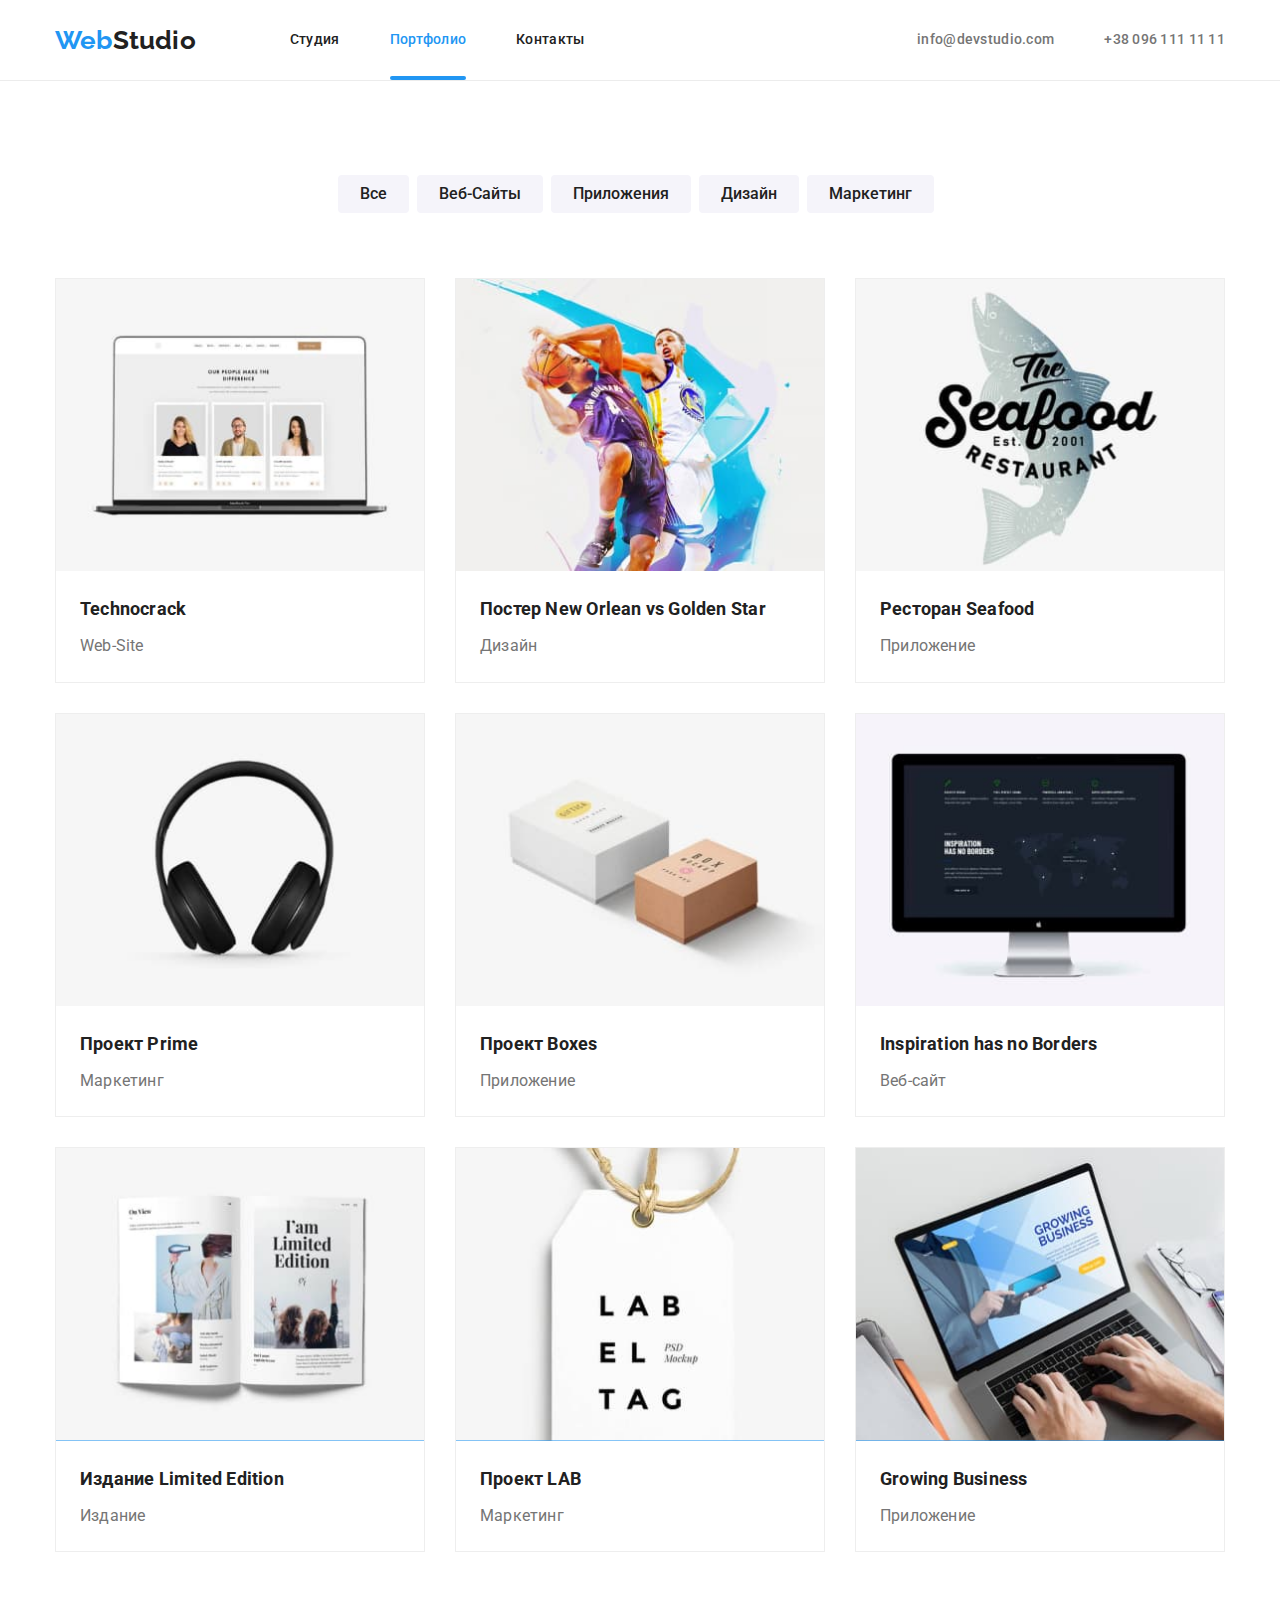
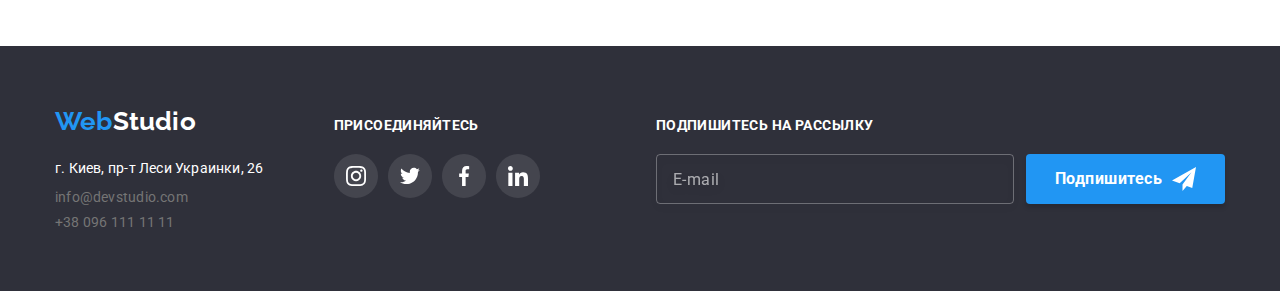
==== commit 2a91dc6c: "hw8" ====
--- a/portfolio.html
+++ b/portfolio.html
@@ -23,8 +23,8 @@
 
             <div class="menu-container" data-menu>
                 <ul class="navigation-links list">
-                    <li class="site-nav"><a class="current" href="./index.html">Студия</a></li>
-                    <li class="site-nav"><a class="nav-link" href="./portfolio.html">Портфолио</a></li>
+                    <li class="site-nav"><a class="nav-link" href="./index.html">Студия</a></li>
+                    <li class="site-nav"><a class="current" href="./portfolio.html">Портфолио</a></li>
                     <li class="site-nav"><a class="nav-link" href="">Контакты</a></li>
                 </ul>
 
@@ -66,7 +66,7 @@
                 </div>
             </div>
             <button type="button" class="menu-button" data-menu-button>
-                <svg class="menu-button__icon" >
+                <svg class="menu-button__icon" width='40px' height='40px'>
                     <use class="icon-menu" href='./img/sprite.svg#burger-icon'></use>
                     <use class="icon-cross" href='./img/symbol-defs.svg#close-icon'></use>
                 </svg>
@@ -77,7 +77,7 @@
 <!--Hero-portf-->
     <main>
         <section >
-            <div class="main-portfolio containe">
+            <div class="main-portfolio container">
             <ul class="buttons-section list">
             <li >
                 <button type="button" class="buttons">Все</button>
@@ -95,175 +95,178 @@
                 <button type="button" class="buttons">Mаркетинг</button>
             </li>
             </ul>
+            <ul class="projects">
+                <li class="projects-item">
+                    <a class="project-content" href="#">
+                        <div class="description">
+                            <img class="portfolio-images" srcset="./img/technocrack@2x.jpg 2x"
+                                        src="./img/technocrack.jpg" alt="image of technocrack">
+                            <div class="project-overlay">
+                                <p class="tech-description">Технокряк это современная площадка распространения коронавируса. 
+                                    Компании используют эту платформу для цифрового шпионажа и атак 
+                                    на защищённые сервера конкурентов.
+                                </p>
+                            </div>
+                        </div>
+                        <div class="project-name-container">
+                            <h2 class="project-title">Technocrack</h2>
+                            <p class="project-technology">Web-Site</p>
+                        </div>
+                    </a>
+                </li> 
+                <li class="projects-item">
+                    <a class="project-content" href="#">
+                        <div class="description">
+                            <img class="portfolio-images" srcset="./img/poster-new-orleans@2x.jpg 2x"
+                            src="./img/poster-new-orleans.jpg" alt="image of basketball">
+                            <div class="project-overlay">
+                                <p class="tech-description">Технокряк это современная площадка распространения коронавируса. 
+                                    Компании используют эту платформу для цифрового шпионажа и атак 
+                                    на защищённые сервера конкурентов.
+                                </p>
+                            </div>
+                        </div>
+                        <div class="project-name-container">
+                            <h2 class="project-title">Постер New Orlean vs Golden Star</h2>
+                            <p class="project-technology">Дизайн</p>
+                        </div>
+                    </a>
+                </li>  
+                <li class="projects-item">
+                    <a class="project-content" href="#">
+                        <div class="description">
+                            <img class="portfolio-images" srcset="./img/restaurant-seafood@2x.jpg 2x"
+                            src="./img/restaurant-seafood.jpg" alt="image of restaurant-seafood">
+                            <div class="project-overlay">
+                                <p class="tech-description">Технокряк это современная площадка распространения коронавируса. 
+                                    Компании используют эту платформу для цифрового шпионажа и атак 
+                                    на защищённые сервера конкурентов.
+                                </p>
+                            </div>
+                        </div>
+                        <div class="project-name-container">
+                            <h2 class="project-title">Ресторан Seafood</h2>
+                            <p class="project-technology">Приложение</p>
+                        </div>
+                    </a>
+                </li>   
+                <li class="projects-item">
+                    <a class="project-content" href="#">
+                        <div class="description">
+                            <img class="portfolio-images" srcset="./img/project-prime@2x.jpg 2x"
+                            src="./img/project-prime.jpg" alt="image of project prime">
+                            <div class="project-overlay">
+                                <p class="tech-description">Технокряк это современная площадка распространения коронавируса. 
+                                    Компании используют эту платформу для цифрового шпионажа и атак 
+                                    на защищённые сервера конкурентов.
+                                </p>
+                            </div>
+                        </div>
+                        <div class="project-name-container">
+                            <h2 class="project-title">Проект Prime</h2>
+                            <p class="project-technology">Маркетинг</p>
+                        </div>
+                    </a>
+                </li>  
+                <li class="projects-item">
+                    <a class="project-content" href="#">
+                        <div class="description">
+                            <img class="portfolio-images" srcset="./img/project-boxes@2x.jpg 2x"
+                                        src="./img/project-boxes.jpg" alt="image of project boxes">
+                            <div class="project-overlay">
+                                <p class="tech-description">Технокряк это современная площадка распространения коронавируса. 
+                                    Компании используют эту платформу для цифрового шпионажа и атак 
+                                    на защищённые сервера конкурентов.
+                                </p>
+                            </div>
+                        </div>
+                        <div class="project-name-container">
+                            <h2 class="project-title">Проект Boxes</h2>
+                            <p class="project-technology">Приложение</p>
+                        </div>
+                    </a>
+                </li> 
+                <li class="projects-item">
+                    <a class="project-content" href="#">
+                        <div class="description">
+                            <img class="portfolio-images" srcset="./img/inspiration-has-no-borders@2x.jpg 2x"
+                                src="./img/inspiration-has-no-borders.jpg"
+                                alt="image of wbe-site inspiration-has-no-borders">
+                            <div class="project-overlay">
+                                <p class="tech-description">Технокряк это современная площадка распространения коронавируса. 
+                                    Компании используют эту платформу для цифрового шпионажа и атак 
+                                    на защищённые сервера конкурентов. </p>
+                            </div>
+                        </div>
+                        <div class="project-name-container">
+                            <h2 class="project-title">Inspiration has no Borders</h2>
+                            <p class="project-technology">Веб-сайт</p>
+                        </div>
+                    </a>
+                </li>
+                <li class="projects-item">
+                    <a class="project-content" href="#">
+                        <div class="description">
+                            <img class="portfolio-images" srcset="./img/pub-limited-edition@2x.jpg 2x"
+                            src="./img/pub-limited-edition.jpg" alt="image of pulication limited edition">
+                            <div class="project-overlay">
+                                <p class="tech-description">Технокряк это современная площадка распространения коронавируса. 
+                                    Компании используют эту платформу для цифрового шпионажа и атак 
+                                    на защищённые сервера конкурентов.
+                                </p>
+                            </div>
+                        </div>
+                        <div class="project-name-container">
+                            <h2 class="project-title">Издание Limited Edition</h2>
+                            <p class="project-technology">Издание</p>
+                        </div>
+                    </a>
+                </li> 
+                <li class="projects-item">
+                    <a class="project-content" href="#">
+                        <div class="description">
+                            <img class="portfolio-images" srcset="./img/project-lab@2x.jpg 2x"
+                                        src="./img/project-lab.jpg" alt="image of project lab">
+                            <div class="project-overlay">
+                                <p class="tech-description">Технокряк это современная площадка распространения коронавируса. 
+                                    Компании используют эту платформу для цифрового шпионажа и атак 
+                                    на защищённые сервера конкурентов.
+                                </p>
+                            </div>
+                        </div>
+                        <div class="project-name-container">
+                            <h2 class="project-title">Проект LAB</h2>
+                            <p class="project-technology">Маркетинг</p>
+                        </div>
+                    </a>
+                </li> 
+                <li class="projects-item">
+                    <a class="project-content" href="#">
+                        <div class="description">
+                            <img class="portfolio-images" srcset="./img/growing-business@2x.jpg 2x"
+                            src="./img/growing-business.jpg" alt="image of growing business">
+                            <div class="project-overlay">
+                                <p class="tech-description">Технокряк это современная площадка распространения коронавируса. 
+                                    Компании используют эту платформу для цифрового шпионажа и атак 
+                                    на защищённые сервера конкурентов.
+                                </p>
+                            </div>
+                        </div>
+                        <div class="project-name-container">
+                            <h2 class="project-title">Growing Business</h2>
+                            <p class="project-technology">Приложение</p>
+                        </div>
+                    </a>
+                </li>
+    </ul>
+
             </div>
             
 
-<!--Our projects section-->
-
-          <ul class="projects">
-            <li class="projects-item">
-                <a class="project-content" href="#">
-                    <div class="description">
-                        <img class="portfolio-images" srcset="./img/technocrack@2x.jpg 2x"
-                                    src="./img/technocrack.jpg" alt="image of technocrack">
-                        <div class="project-overlay">
-                            <p class="tech-description">Технокряк это современная площадка распространения коронавируса. 
-                                Компании используют эту платформу для цифрового шпионажа и атак 
-                                на защищённые сервера конкурентов.
-                            </p>
-                        </div>
-                    </div>
-                    <div class="project-name-container">
-                        <h2 class="project-title">Technocrack</h2>
-                        <p class="project-technology">Web-Site</p>
-                    </div>
-                </a>
-            </li> 
-            <li class="projects-item">
-                <a class="project-content" href="#">
-                    <div class="description">
-                        <img class="portfolio-images" srcset="./img/poster-new-orleans@2x.jpg 2x"
-                        src="./img/poster-new-orleans.jpg" alt="image of basketball">
-                        <div class="project-overlay">
-                            <p class="tech-description">Технокряк это современная площадка распространения коронавируса. 
-                                Компании используют эту платформу для цифрового шпионажа и атак 
-                                на защищённые сервера конкурентов.
-                            </p>
-                        </div>
-                    </div>
-                    <div class="project-name-container">
-                        <h2 class="project-title">Постер New Orlean vs Golden Star</h2>
-                        <p class="project-technology">Дизайн</p>
-                    </div>
-                </a>
-            </li>  
-            <li class="projects-item">
-                <a class="project-content" href="#">
-                    <div class="description">
-                        <img class="portfolio-images" srcset="./img/restaurant-seafood@2x.jpg 2x"
-                        src="./img/restaurant-seafood.jpg" alt="image of restaurant-seafood">
-                        <div class="project-overlay">
-                            <p class="tech-description">Технокряк это современная площадка распространения коронавируса. 
-                                Компании используют эту платформу для цифрового шпионажа и атак 
-                                на защищённые сервера конкурентов.
-                            </p>
-                        </div>
-                    </div>
-                    <div class="project-name-container">
-                        <h2 class="project-title">Ресторан Seafood</h2>
-                        <p class="project-technology">Приложение</p>
-                    </div>
-                </a>
-            </li>   
-            <li class="projects-item">
-                <a class="project-content" href="#">
-                    <div class="description">
-                        <img class="portfolio-images" srcset="./img/project-prime@2x.jpg 2x"
-                        src="./img/project-prime.jpg" alt="image of project prime">
-                        <div class="project-overlay">
-                            <p class="tech-description">Технокряк это современная площадка распространения коронавируса. 
-                                Компании используют эту платформу для цифрового шпионажа и атак 
-                                на защищённые сервера конкурентов.
-                            </p>
-                        </div>
-                    </div>
-                    <div class="project-name-container">
-                        <h2 class="project-title">Проект Prime</h2>
-                        <p class="project-technology">Маркетинг</p>
-                    </div>
-                </a>
-            </li>  
-            <li class="projects-item">
-                <a class="project-content" href="#">
-                    <div class="description">
-                        <img class="portfolio-images" srcset="./img/project-boxes@2x.jpg 2x"
-                                    src="./img/project-boxes.jpg" alt="image of project boxes">
-                        <div class="project-overlay">
-                            <p class="tech-description">Технокряк это современная площадка распространения коронавируса. 
-                                Компании используют эту платформу для цифрового шпионажа и атак 
-                                на защищённые сервера конкурентов.
-                            </p>
-                        </div>
-                    </div>
-                    <div class="project-name-container">
-                        <h2 class="project-title">Проект Boxes</h2>
-                        <p class="project-technology">Приложение</p>
-                    </div>
-                </a>
-            </li> 
-            <li class="projects-item">
-                <a class="project-content" href="#">
-                    <div class="description">
-                        <img class="portfolio-images" srcset="./img/inspiration-has-no-borders@2x.jpg 2x"
-                            src="./img/inspiration-has-no-borders.jpg"
-                            alt="image of wbe-site inspiration-has-no-borders">
-                        <div class="project-overlay">
-                            <p class="tech-description">Технокряк это современная площадка распространения коронавируса. 
-                                Компании используют эту платформу для цифрового шпионажа и атак 
-                                на защищённые сервера конкурентов. </p>
-                        </div>
-                    </div>
-                    <div class="project-name-container">
-                        <h2 class="project-title">Inspiration has no Borders</h2>
-                        <p class="project-technology">Веб-сайт</p>
-                    </div>
-                </a>
-            </li>
-            <li class="projects-item">
-                <a class="project-content" href="#">
-                    <div class="description">
-                        <img class="portfolio-images" srcset="./img/pub-limited-edition@2x.jpg 2x"
-                        src="./img/pub-limited-edition.jpg" alt="image of pulication limited edition">
-                        <div class="project-overlay">
-                            <p class="tech-description">Технокряк это современная площадка распространения коронавируса. 
-                                Компании используют эту платформу для цифрового шпионажа и атак 
-                                на защищённые сервера конкурентов.
-                            </p>
-                        </div>
-                    </div>
-                    <div class="project-name-container">
-                        <h2 class="project-title">Издание Limited Edition</h2>
-                        <p class="project-technology">Издание</p>
-                    </div>
-                </a>
-            </li> 
-            <li class="projects-item">
-                <a class="project-content" href="#">
-                    <div class="description">
-                        <img class="portfolio-images" srcset="./img/project-lab@2x.jpg 2x"
-                                    src="./img/project-lab.jpg" alt="image of project lab">
-                        <div class="project-overlay">
-                            <p class="tech-description">Технокряк это современная площадка распространения коронавируса. 
-                                Компании используют эту платформу для цифрового шпионажа и атак 
-                                на защищённые сервера конкурентов.
-                            </p>
-                        </div>
-                    </div>
-                    <div class="project-name-container">
-                        <h2 class="project-title">Проект LAB</h2>
-                        <p class="project-technology">Маркетинг</p>
-                    </div>
-                </a>
-            </li> 
-            <li class="projects-item">
-                <a class="project-content" href="#">
-                    <div class="description">
-                        <img class="portfolio-images" srcset="./img/growing-business@2x.jpg 2x"
-                        src="./img/growing-business.jpg" alt="image of growing business">
-                        <div class="project-overlay">
-                            <p class="tech-description">Технокряк это современная площадка распространения коронавируса. 
-                                Компании используют эту платформу для цифрового шпионажа и атак 
-                                на защищённые сервера конкурентов.
-                            </p>
-                        </div>
-                    </div>
-                    <div class="project-name-container">
-                        <h2 class="project-title">Growing Business</h2>
-                        <p class="project-technology">Приложение</p>
-                    </div>
-                </a>
-            </li>
-</ul>
+
+            
+
+        
 </section>
 </main>
 
@@ -338,6 +341,7 @@
             </div>
         </div>
     </footer>
+    <script src="./js/modal.js"></script>
     <script src="./js/mobile-menu.js"></script>
   </body>
 
--- a/css/main.min.css
+++ b/css/main.min.css
@@ -1,2 +1,2 @@
-.logo-link,.footer-icon-link,.icon-link,.skills-icon-link,.skill-icon,.image-overlay,.subscribe-btn{display:flex;align-items:center;justify-content:center}.button-primary,.names,.project-technology{font-size:16px;line-height:1.9}body{font-family:"Roboto",sans-serif;font-weight:400;font-size:14px;letter-spacing:0.015em;background-color:#fff}a{display:block}section{padding:60px 0}@media (min-width: 1200px){section{padding:94px 0}}.list,.input-foot-container{padding:0;margin:0;list-style:none;text-decoration:none}.container{max-width:480px;padding-left:15px;padding-right:15px;margin:0 auto}@media (min-width: 768px){.container{max-width:768px}}@media (min-width: 1200px){.container{max-width:1200px}}.menu-button{padding:0;top:10px;right:15px;position:absolute;background-color:transparent;border:none;cursor:pointer;transition-property:color;transition-duration:250ms;transition-timing-function:cubic-bezier(0.4, 0, 0.2, 1)}.menu-button.is-open{position:fixed;z-index:2}.menu-button:hover,.menu-button:focus{color:#2196F3}.menu-button__icon{fill:currentColor}@media (min-width: 768px){.menu-button{display:none}}.icon-menu{display:block}.icon-cross{fill:currentColor;display:none;position:fixed}.menu-button.is-open .icon-cross{display:block}.menu-button.is-open .icon-menu{display:none}.backdrop{position:fixed;top:0;left:0;width:100%;height:100%;padding:15px 15px;overflow-y:scroll;background-color:rgba(0,0,0,0.5);opacity:1;transition:opacity 250ms cubic-bezier(0.4, 0, 0.2, 1)}@media (min-width: 768px){.backdrop{padding:25px 160px}}@media (min-width: 1200px){.backdrop{padding:120px 160px}}.backdrop.is-hidden{opacity:0;pointer-events:none}.backdrop.is-hidden .modal{transform:scale(0.9)}.social-mob-list{display:flex}@media screen and (min-width: 767px){.social-mob-list{display:none}}.social-mob-item:not(:last-child){padding-right:10px;margin-right:10px;border-right:1px solid rgba(33,33,33,0.2)}.social-mob-link{font-weight:500;font-size:calc(9px + (18 - 9) * ((100vw - 300px) / (480 - 300)));line-height:1.2;letter-spacing:0.02em;color:#2196F3;text-decoration:none;transition-property:color font-size;transition:250ms;transition-timing-function:cubic-bezier(0.4, 0, 0.2, 1)}.logo-list{display:flex;flex-wrap:wrap}@media (min-width: 1200px){.logo-list{display:flex;justify-content:space-between}}.logo{width:calc((100% - 1 * 30px) / 2);border:1px solid #AFB1B8;box-sizing:border-box;border-radius:4px;transition-property:border-color;transition:250ms;transition-timing-function:cubic-bezier(0.4, 0, 0.2, 1)}.logo:hover,.logo:focus{border-color:#2196F3}@media (max-width: 767px){.logo:not(:nth-last-child(-n+2)){margin-bottom:30px}}@media (max-width: 767px){.logo:nth-child(2n+1){margin-right:30px}}@media (min-width: 768px){.logo{width:calc((100% - 2 * 30px) / 3)}}@media (min-width: 768px){.logo:not(:nth-child(1n+6)):not(:nth-child(3)){margin-right:30px}}@media (min-width: 768px){.logo:nth-child(-n+3){margin-bottom:30px}}@media (min-width: 1200px){.logo{width:calc((100% - 6 * 30px) / 6);margin:0 !important}}.logo-link{height:90px;color:#AFB1B8;fill:currentColor;transition-property:fill, color, filter;transition:250ms;transition-timing-function:cubic-bezier(0.4, 0, 0.2, 1)}.logo-link:hover,.logo-link:focus{color:#2196F3;border-color:#2196F3;filter:drop-shadow(0px 4px 4px rgba(0,0,0,0.25));outline:transparent}.subscribe{margin-top:0;margin-bottom:20px;font-weight:700;font-size:14px;line-height:1.14;letter-spacing:0.03em;text-transform:uppercase;color:#fff}.footer-social-links{display:flex;justify-content:center}.footer-social-item:not(:last-child){margin-right:10px}.footer-icon-link{width:44px;height:44px;color:#fff;fill:currentColor;background-color:rgba(255,255,255,0.1);border-radius:50%;transition-property:fill, background-color;transition:250ms;transition-timing-function:cubic-bezier(0.4, 0, 0.2, 1)}.footer-icon-link:hover,.footer-icon-link:focus{background-color:#2196F3}.footer-social-icon{width:20px;height:20px}.buttons,.current-button{margin-right:8px;margin-bottom:15px;padding:6px 22px;background:#F5F4FA;border-radius:4px;border-style:none;font-weight:500;font-size:16px;line-height:1.61;text-align:center;color:#212121;transition-property:background-color, box-shadow, color;transition:250ms;transition-timing-function:cubic-bezier(0.4, 0, 0.2, 1)}.buttons-section{padding-bottom:50px;display:flex;flex-wrap:wrap}@media (min-width: 768px){.buttons-section{justify-content:center}}.buttons:focus,.buttons:hover{color:#fff;background-color:#2196F3;transition:color 0.25s, background-color 0.25s;box-shadow:0 0.5em 0.5em -0.4em #212121;transform:translateY(-0.15em);cursor:pointer}.description{position:relative;overflow:hidden;outline:transparent}.project-overlay{position:absolute;top:0;left:0;width:100%;height:100%;background-color:rgba(33,150,243,0.9);transform:translateY(100%);transition:250ms ease;transition-timing-function:cubic-bezier(0.4, 0, 0.2, 1)}.tech-description{margin:0;padding:63px 24px;font-family:Roboto;font-size:18px;line-height:1.55;color:#fff}.project-content:hover .project-overlay,.project-content:focus .project-overlay{transform:translateY(0)}.social-links{display:flex;justify-content:center}.icon-link{width:44px;height:44px;color:#afb1b8;fill:currentColor;border-radius:50%;transition-property:fill, background-color, color, filter;transition:250ms;transition-timing-function:cubic-bezier(0.4, 0, 0.2, 1)}.icon-link:hover,.icon-link:focus{color:#fff;background-color:#2196F3;box-shadow:0px 4px 4px rgba(0,0,0,0.25)}.social-icon{width:20px;height:20px}.page-header{position:relative;border-bottom:1px solid #ECECEC}.page-header .nav-logo-title{text-decoration:none;font-weight:700;font-size:26px;line-height:1.19;padding:16px 0 16px 0;color:#212121;font-family:"Raleway",sans-serif}@media (min-width: 768px){.page-header .nav-logo-title{margin-right:88px}}@media (min-width: 1200px){.page-header .nav-logo-title{margin-right:94px}}.page-header .menu-container{width:100%;background-color:#fff}.page-header .menu-container.is-open{display:flex;flex-direction:column;justify-content:space-between;overflow-y:scroll;z-index:1}@media (max-width: 767px){.page-header .menu-container{display:none;padding:48px 40px;position:fixed;top:0;left:0;width:100%;height:100%}}@media (min-width: 768px){.page-header .menu-container{display:flex;align-items:center}}.page-header .nav-container{display:flex;align-items:center}.page-header .navigation-links{display:flex;flex-direction:column;margin-bottom:30px}@media (min-width: 768px){.page-header .navigation-links{display:flex;flex-direction:row;margin:0}}.page-header .navigation-contacts{display:none}@media (min-width: 768px){.page-header .navigation-contacts{display:block;margin-left:auto}}@media (min-width: 1200px){.page-header .navigation-contacts{display:flex;align-items:center}}.page-header .navigation-contacts-adapt{margin-bottom:64px}@media (min-width: 768px){.page-header .navigation-contacts-adapt{display:none}}.page-header .nav-tel-adapt{margin-bottom:32px}.page-header .contacts-adapt{font-family:"Roboto",sans-serif;font-style:normal;font-weight:500;font-size:calc(12px + (24 - 12) * ((100vw - 300px) / (480 - 300)));line-height:28px;letter-spacing:0.02em;color:#757575;text-decoration:none;transition-property:color font-size;transition:250ms;transition-timing-function:cubic-bezier(0.4, 0, 0.2, 1)}.page-header .contacts-adapt:hover,.page-header .contacts-adapt:focus{color:#2196F3;font-size:calc(17px + (34 - 17) * ((100vw - 300px) / (480 - 300)))}.page-header .current,.page-header .nav-logo-title>span{color:#2196F3}.page-header .nav-email{margin-bottom:10px}@media (min-width: 1200px){.page-header .nav-email{margin:0 30px 0 0}}.page-header .icon-envelope{width:16px;height:12px;margin-right:10px}.page-header .icon-smartphone{width:10px;height:16px;margin-right:10px}.page-header .nav-link{color:#212121}.page-header .current,.page-header .nav-link{list-style:none;text-decoration:none;transition-property:color;transition:250ms;transition-timing-function:cubic-bezier(0.4, 0, 0.2, 1)}@media (min-width: 768px){.page-header .current,.page-header .nav-link{padding:32px 0}}.page-header .navigation-links,.page-header .nav-link,.page-header .contacts{font-weight:500;font-size:calc(20px + (40 - 20) * ((100vw - 300px) / (480 - 300)));line-height:47px;letter-spacing:0.02em}@media (min-width: 768px){.page-header .navigation-links,.page-header .nav-link,.page-header .contacts{font-weight:500;font-size:14px;line-height:1.14;text-decoration:none}}.page-header .contacts{display:flex;align-items:center;fill:currentColor;color:#757575;transition-property:color;transition:250ms;transition-timing-function:cubic-bezier(0.4, 0, 0.2, 1)}.page-header .site-nav{padding-bottom:32px}.page-header .site-nav:last-child{padding:0px}@media (min-width: 768px){.page-header .site-nav{position:relative;padding:0}.page-header .site-nav:not(:last-child){margin-right:50px}}@media (min-width: 768px){.page-header .current::before{content:'';position:absolute;display:inline-block;bottom:0;left:0;width:100%;height:4px;border-radius:2px;background-color:#2196F3}}@media (min-width: 768px){.page-header .nav-link::before{content:'';position:absolute;display:inline-block;bottom:0;left:0;width:100%;height:4px;border-radius:2px;background-color:#2196F3;transition-property:fill, background-color;transition:250ms;transition-timing-function:cubic-bezier(0.4, 0, 0.2, 1);transform:scale(0)}}.page-header .nav-link:hover::before,.page-header .nav-link:focus::before{transform:scale(1)}.page-header .nav-link:focus,.page-header .nav-link:hover,.page-header .contacts:focus,.page-header .contacts:hover,.page-header .contacts-email:focus,.page-header .contacts-email:hover,.page-header .contacts-tel:focus,.page-header .contacts-tel:hover{color:#2196F3;cursor:pointer}.hero-container{max-width:360px}@media (min-width: 1200px){.hero-container{max-width:696px}}.hero{max-width:1600px;max-height:400px;padding:118px 0;margin:0 auto;background-image:linear-gradient(to right, rgba(47,48,58,0.4), rgba(47,48,58,0.4)),url(../img/hero-tablet.jpg);background-repeat:no-repeat;background-size:cover;background-position:center;text-align:center;background-color:#C4C4C4}@media (min-device-pixel-ratio: 2), (min-resolution: 192dpi), (min-resolution: 2dppx){.hero{background-image:linear-gradient(to right, rgba(47,48,58,0.4), rgba(47,48,58,0.4)),url(../img/hero-tablet@2x.jpg)}}@media (min-width: 1200px){.hero{min-height:600px;padding:200px 0;background-image:linear-gradient(to right, rgba(47,48,58,0.4), rgba(47,48,58,0.4)),url(../img/hero-background.jpg)}}@media (min-width: 1200px) and (min-device-pixel-ratio: 2), (min-width: 1200px) and (min-resolution: 192dpi), (min-width: 1200px) and (min-resolution: 2dppx){.hero{background-image:linear-gradient(to right, rgba(47,48,58,0.4), rgba(47,48,58,0.4)),url(../img/hero-background@2x.jpg)}}.hero-title{margin-top:0;font-weight:900;font-size:26px;line-height:1.61;text-transform:uppercase;color:#fff}@media (min-width: 1200px){.hero-title{font-size:44px;line-height:1.36}}.button-primary{display:inline-block;min-width:200px;border-radius:4px;padding:10px 32px;font-weight:700;text-decoration:none;text-align:center;color:#fff;background:#2196F3}.section-title{margin-bottom:50px;margin-top:0;font-size:36px;line-height:1.17;text-align:center}.skills-list{display:block}@media (min-width: 768px){.skills-list{display:flex;flex-wrap:wrap;justify-content:space-between}}@media (min-width: 1200px){.skills-list{display:flex;justify-content:space-between}}.skills{margin-bottom:30px}.skills:last-child{margin:0}@media (min-width: 768px){.skills{width:354px}}@media (min-width: 1200px){.skills{width:270px;margin:0}}.skills-icon-link{margin:0 0 30px 0;height:120px;background:#F5F4FA;border-radius:4px}@media (min-width: 1200px){.skills-icon-link{width:270px}}.skill-icon{width:70px;height:70px}.skill-title{margin-top:0;margin-bottom:10px;font-size:14px;text-transform:uppercase}@media (max-width: 768px){.skill-title{text-align:center}}.skills-description{flex-wrap:wrap;margin-top:0;margin-bottom:0;line-height:1.71;color:#757575}@media (min-width: 1200px){.skills-description{width:270px}}.images-container{padding-top:0}@media (max-width: 1199px){.images-container{display:none}}.images{display:flex;justify-content:space-between}.product{display:flex;position:relative}.image-overlay{position:absolute;margin:0;width:370px;height:70px;bottom:0;left:0;text-transform:uppercase;color:#fff;background:rgba(47,48,58,0.8)}.image-title{margin:0;text-transform:uppercase;color:#fff}.our-team-section{background-color:#F5F4FA}@media (min-width: 768px){.team-list{display:flex;flex-wrap:wrap;justify-content:space-between}}@media (min-width: 1200px){.team-list{display:flex;justify-content:space-between}}.team-photo{display:block;width:100%}@media (min-width: 768px){.team-photo{width:354px}}@media (min-width: 1200px){.team-photo{width:270px}}.team-person{margin-bottom:30px;background:#FFFFFF;box-shadow:0px 1px 3px rgba(0,0,0,0.12),0px 1px 1px rgba(0,0,0,0.14),0px 2px 1px rgba(0,0,0,0.2);border-radius:0px 0px 4px 4px}.team-person:last-child{margin:0}@media (min-width: 768px){.team-person:nth-last-child(-n+2){margin:0}}@media (min-width: 1200px){.team-person{margin:0}}.descr-container{padding:30px 32px}.names{margin-top:0;margin-bottom:10px;font-weight:500;text-align:center;color:#212121}.profession{margin-top:0;margin-bottom:16px;text-align:center;color:#757575}.project-name-container{padding:20px 24px}.project-title{margin:0px 0px 4px 0px;font-weight:700;font-size:18px;line-height:2;color:#212121}.project-technology{margin:0;color:#757575}.projects{display:flex;flex-wrap:wrap;padding-left:0;margin:0;list-style:none}.portfolio-images{display:block;width:100%}.project-content{text-decoration:none;transition-property:box-shadow;transition:250ms;transition-timing-function:cubic-bezier(0.4, 0, 0.2, 1)}.project-content:hover,.project-content:focus{box-shadow:0px 1px 1px rgba(0,0,0,0.12),0px 4px 4px rgba(0,0,0,0.06),1px 4px 6px rgba(0,0,0,0.16);outline:transparent}.projects-item{width:100%;margin-bottom:30px;background:#fff;border:1px solid #EEEEEE}@media (min-width: 768px){.projects-item{width:354px}.projects-item:nth-child(odd){margin-right:30px}.projects-item:last-child{margin:0}}@media (min-width: 1200px){.projects-item{width:370px;margin-right:30px}.projects-item:nth-child(3n){margin-right:0}.projects-item:nth-last-child(-n+3){margin-bottom:0}}@media (min-width: 1200px){.footer-container{display:flex;align-items:baseline;justify-content:space-between}}.footer-unifying{margin-bottom:60px}@media (min-width: 768px){.footer-unifying{display:flex;align-items:baseline;justify-content:space-evenly}}@media (max-width: 1199px){.footer-container{text-align:center}}@media (max-width: 768px){.first-container{margin-bottom:60px}}@media (min-width: 1200px){.second-container{margin-left:70px}}.page-footer{margin:0 auto;padding-top:60px;padding-bottom:60px;background-color:#2F303A}.location,.studio-footer{color:#fff}.logo-title-footer{text-decoration:none;font-weight:700;font-size:26px;line-height:1.19;font-family:"Raleway",sans-serif;color:#2196F3;margin-bottom:20px}.location{margin-bottom:8px;font-style:normal;font-weight:400;font-size:14px;line-height:1.71}.contacts-tel,.contacts-email{display:inline-block;font-weight:400;font-size:14px;line-height:1.14;text-decoration:none;color:#757575;transition:color 250ms cubic-bezier(0.4, 0, 0.2, 1)}.contacts-tel:hover,.contacts-tel :focus,.contacts-email:hover,.contacts-email :focus{color:#2196F3;cursor:pointer}.footer-email{margin-bottom:8px}@media (min-width: 1200px){.third-container{margin-left:auto}}.footer-label{width:100%}@media (min-width: 1200px){.input-foot-cont{display:flex}}.subscribe-btn{padding:10px 29px;margin:0 auto;font-size:16px;line-height:1.87;font-weight:700;letter-spacing:0.03em;border-style:none;color:#fff;background-color:#2196F3;box-shadow:0px 4px 4px rgba(0,0,0,0.15);border-radius:4px;cursor:pointer}@media (min-width: 1200px){.subscribe-btn{margin-left:12px}}.icon-send{margin-left:10px}.footer-input{width:100%;height:50px;padding-left:16px;margin-bottom:20px;outline:transparent;color:#ffffff;font-weight:400;font-size:16px;line-height:1.25;letter-spacing:0.03em;background-color:transparent;border:1px solid rgba(255,255,255,0.3);box-sizing:border-box;filter:drop-shadow(0px 4px 4px rgba(0,0,0,0.15));border-radius:4px}.footer-input:focus{border-color:#2196F3}.footer-input::placeholder{font-size:16px;line-height:1.25;display:flex;align-items:center;color:rgba(255,255,255,0.6)}@media (min-width: 768px){.footer-input{width:450px}}@media (min-width: 1200px){.footer-input{width:358px;margin:0}}.modal-name{margin:0 0 12px 0;text-align:center}.modal{max-width:450px;margin:0 auto;border-radius:4px;box-shadow:0px 1px 3px rgba(0,0,0,0.12),0px 1px 1px rgba(0,0,0,0.14),0px 2px 1px rgba(0,0,0,0.2);background-color:#fff;transform:scale(1);transition:transform 250ms cubic-bezier(0.4, 0, 0.2, 1)}@media (min-width: 1200px){.modal{max-width:528px}}.modal-close-button{position:absolute;right:0;margin-top:8px;margin-right:8px;width:30px;height:30px;padding:6px;background-color:#fff;border:1px solid rgba(0,0,0,0.1);border-radius:50%;box-sizing:border-box}.modal-close-button:hover{color:#2196F3;cursor:pointer}.modal-form-container{padding:40px}.form-label{margin-bottom:4px;font-size:12px;line-height:1.16;color:#757575}.form-field{margin-bottom:10px}.form-field input{height:40px;padding-left:42px;font-size:14px;line-height:1.14;border:1px solid rgba(33,33,33,0.2);box-sizing:border-box;border-radius:4px}textarea{resize:none;height:120px;padding:12px 16px;font-size:14px;line-height:1.14;border:1px solid rgba(33,33,33,0.2);box-sizing:border-box;border-radius:4px}textarea::placeholder{font-size:14px;line-height:1.16;color:rgba(117,117,117,0.5)}.info-input{position:relative;display:flex;flex-direction:column;margin-top:4px;margin-bottom:10px}.modal-icon{position:absolute;top:0;left:14px;top:50%;transform:translateY(-50%)}.terms{display:inline-flex;font-size:14px;line-height:1.71;color:#2196F3}.modal-submit{margin:0 auto;padding:10px 55px;font-size:16px;line-height:1.87;font-weight:700;display:flex;align-items:center;text-align:center;border-style:none;cursor:pointer;color:#fff;background-color:#2196F3;box-shadow:0px 4px 4px rgba(0,0,0,0.15);border-radius:4px}.form-field input:focus,.form-field textarea:focus{border-color:#2196F3;outline:transparent}input:focus+.modal-icon{fill:#2196F3}.visually-hidden{-webkit-appearance:none;-moz-appearance:none;position:absolute}.modal-policy-text{font-size:14px;line-height:1.71;color:#757575}.policy{margin-bottom:30px}.modal-checkbox ~ span::before{content:'';display:inline-flex;width:16px;height:15px;margin-right:8px;border:2px solid #212121;border-radius:4px}.modal-checkbox:focus ~ span::before{outline:2px solid #2196F3}.modal-checkbox:checked+span::before{background-color:#2196F3;background-image:url(../images/icon-check.svg);background-size:contain;background-origin:border-box;border:2px solid #2196F3}
+.logo-link,.footer-icon-link,.icon-link,.skills-icon-link,.skill-icon,.image-overlay,.subscribe-btn{display:flex;align-items:center;justify-content:center}.button-primary,.names,.project-technology{font-size:16px;line-height:1.9}body{font-family:"Roboto",sans-serif;font-weight:400;font-size:14px;letter-spacing:0.015em;background-color:#fff}a{display:block}section{padding:60px 0}@media (min-width: 1200px){section{padding:94px 0}}.list,.input-foot-container{padding:0;margin:0;list-style:none;text-decoration:none}.container{max-width:480px;padding-left:15px;padding-right:15px;margin:0 auto}@media (min-width: 768px){.container{max-width:768px}}@media (min-width: 1200px){.container{max-width:1200px}}.menu-button{padding:0;top:10px;right:15px;position:absolute;background-color:transparent;border:none;cursor:pointer;transition-property:color;transition-duration:250ms;transition-timing-function:cubic-bezier(0.4, 0, 0.2, 1)}.menu-button.is-open{position:fixed;z-index:2}.menu-button:hover,.menu-button:focus{color:#2196F3}.menu-button__icon{fill:currentColor}@media (min-width: 768px){.menu-button{display:none}}.icon-menu{display:block}.icon-cross{fill:currentColor;display:none;position:fixed}.menu-button.is-open .icon-cross{display:block}.menu-button.is-open .icon-menu{display:none}.backdrop{position:fixed;top:0;left:0;width:100%;height:100%;padding:15px 15px;overflow-y:scroll;background-color:rgba(0,0,0,0.5);opacity:1;transition:opacity 250ms cubic-bezier(0.4, 0, 0.2, 1)}@media (min-width: 768px){.backdrop{padding:25px 160px}}@media (min-width: 1200px){.backdrop{padding:120px 160px}}.backdrop.is-hidden{opacity:0;pointer-events:none}.backdrop.is-hidden .modal{transform:scale(0.9)}.social-mob-list{display:flex}@media screen and (min-width: 767px){.social-mob-list{display:none}}.social-mob-item:not(:last-child){padding-right:10px;margin-right:10px;border-right:1px solid rgba(33,33,33,0.2)}.social-mob-link{font-weight:500;font-size:calc(9px + (18 - 9) * ((100vw - 300px) / (480 - 300)));line-height:1.2;letter-spacing:0.02em;color:#2196F3;text-decoration:none;transition-property:color font-size;transition:250ms;transition-timing-function:cubic-bezier(0.4, 0, 0.2, 1)}.logo-list{display:flex;flex-wrap:wrap}@media (min-width: 1200px){.logo-list{display:flex;justify-content:space-between}}.logo{width:calc((100% - 1 * 30px) / 2);border:1px solid #AFB1B8;box-sizing:border-box;border-radius:4px;transition-property:border-color;transition:250ms;transition-timing-function:cubic-bezier(0.4, 0, 0.2, 1)}.logo:hover,.logo:focus{border-color:#2196F3}@media (max-width: 767px){.logo:not(:nth-last-child(-n+2)){margin-bottom:30px}}@media (max-width: 767px){.logo:nth-child(2n+1){margin-right:30px}}@media (min-width: 768px){.logo{width:calc((100% - 2 * 30px) / 3)}}@media (min-width: 768px){.logo:not(:nth-child(1n+6)):not(:nth-child(3)){margin-right:30px}}@media (min-width: 768px){.logo:nth-child(-n+3){margin-bottom:30px}}@media (min-width: 1200px){.logo{width:calc((100% - 6 * 30px) / 6);margin:0 !important}}.logo-link{height:90px;color:#AFB1B8;fill:currentColor;transition-property:fill, color, filter;transition:250ms;transition-timing-function:cubic-bezier(0.4, 0, 0.2, 1)}.logo-link:hover,.logo-link:focus{color:#2196F3;border-color:#2196F3;filter:drop-shadow(0px 4px 4px rgba(0,0,0,0.25));outline:transparent}.subscribe{margin-top:0;margin-bottom:20px;font-weight:700;font-size:14px;line-height:1.14;letter-spacing:0.03em;text-transform:uppercase;color:#fff}.footer-social-links{display:flex;justify-content:center}.footer-social-item:not(:last-child){margin-right:10px}.footer-icon-link{width:44px;height:44px;color:#fff;fill:currentColor;background-color:rgba(255,255,255,0.1);border-radius:50%;transition-property:fill, background-color;transition:250ms;transition-timing-function:cubic-bezier(0.4, 0, 0.2, 1)}.footer-icon-link:hover,.footer-icon-link:focus{background-color:#2196F3}.footer-social-icon{width:20px;height:20px}.buttons,.current-button{margin-right:8px;margin-bottom:15px;padding:6px 22px;background:#F5F4FA;border-radius:4px;border-style:none;font-weight:500;font-size:16px;line-height:1.61;text-align:center;color:#212121;transition-property:background-color, box-shadow, color;transition:250ms;transition-timing-function:cubic-bezier(0.4, 0, 0.2, 1)}.buttons-section{padding-bottom:50px;display:flex;flex-wrap:wrap}@media (min-width: 768px){.buttons-section{justify-content:center}}.buttons:focus,.buttons:hover{color:#fff;background-color:#2196F3;transition:color 0.25s, background-color 0.25s;box-shadow:0 0.5em 0.5em -0.4em #212121;transform:translateY(-0.15em);cursor:pointer}.description{position:relative;overflow:hidden;outline:transparent}.project-overlay{position:absolute;top:0;left:0;width:100%;height:100%;background-color:rgba(33,150,243,0.9);transform:translateY(100%);transition:250ms ease;transition-timing-function:cubic-bezier(0.4, 0, 0.2, 1)}.tech-description{margin:0;padding:63px 24px;font-family:Roboto;font-size:18px;line-height:1.55;color:#fff}.project-content:hover .project-overlay,.project-content:focus .project-overlay{transform:translateY(0)}.social-links{display:flex;justify-content:center}.icon-link{width:44px;height:44px;color:#afb1b8;fill:currentColor;border-radius:50%;transition-property:fill, background-color, color, filter;transition:250ms;transition-timing-function:cubic-bezier(0.4, 0, 0.2, 1)}.icon-link:hover,.icon-link:focus{color:#fff;background-color:#2196F3;box-shadow:0px 4px 4px rgba(0,0,0,0.25)}.social-icon{width:20px;height:20px}.page-header{position:relative;border-bottom:1px solid #ECECEC}.page-header .nav-logo-title{text-decoration:none;font-weight:700;font-size:26px;line-height:1.19;padding:16px 0 16px 0;color:#212121;font-family:"Raleway",sans-serif}@media (min-width: 768px){.page-header .nav-logo-title{margin-right:88px}}@media (min-width: 1200px){.page-header .nav-logo-title{margin-right:94px}}.page-header .menu-container{width:100%;background-color:#fff}.page-header .menu-container.is-open{display:flex;flex-direction:column;justify-content:space-between;overflow-y:scroll;z-index:1}@media (max-width: 767px){.page-header .menu-container{display:none;padding:48px 40px;position:fixed;top:0;left:0;width:100%;height:100%}}@media (min-width: 768px){.page-header .menu-container{display:flex;align-items:center}}.page-header .nav-container{display:flex;align-items:center}.page-header .navigation-links{display:flex;flex-direction:column;margin-bottom:30px}@media (min-width: 768px){.page-header .navigation-links{display:flex;flex-direction:row;margin:0}}.page-header .navigation-contacts{display:none}@media (min-width: 768px){.page-header .navigation-contacts{display:block;margin-left:auto}}@media (min-width: 1200px){.page-header .navigation-contacts{display:flex;align-items:center}}.page-header .navigation-contacts-adapt{margin-bottom:64px}@media (min-width: 768px){.page-header .navigation-contacts-adapt{display:none}}.page-header .nav-tel-adapt{margin-bottom:32px}.page-header .contacts-adapt{font-family:"Roboto",sans-serif;font-style:normal;font-weight:500;font-size:calc(12px + (24 - 12) * ((100vw - 300px) / (480 - 300)));line-height:28px;letter-spacing:0.02em;color:#757575;text-decoration:none;transition-property:color font-size;transition:250ms;transition-timing-function:cubic-bezier(0.4, 0, 0.2, 1)}.page-header .contacts-adapt:hover,.page-header .contacts-adapt:focus{color:#2196F3;font-size:calc(17px + (34 - 17) * ((100vw - 300px) / (480 - 300)))}.page-header .current,.page-header .nav-logo-title>span{color:#2196F3}.page-header .nav-email{margin-bottom:10px}@media (min-width: 1200px){.page-header .nav-email{margin:0 30px 0 0}}.page-header .icon-envelope{width:16px;height:12px;margin-right:10px}.page-header .icon-smartphone{width:10px;height:16px;margin-right:10px}.page-header .nav-link{color:#212121}.page-header .current,.page-header .nav-link{list-style:none;text-decoration:none;transition-property:color;transition:250ms;transition-timing-function:cubic-bezier(0.4, 0, 0.2, 1)}@media (min-width: 768px){.page-header .current,.page-header .nav-link{padding:32px 0}}.page-header .navigation-links,.page-header .nav-link,.page-header .contacts{font-weight:500;font-size:calc(20px + (40 - 20) * ((100vw - 300px) / (480 - 300)));line-height:47px;letter-spacing:0.02em}@media (min-width: 768px){.page-header .navigation-links,.page-header .nav-link,.page-header .contacts{font-weight:500;font-size:14px;line-height:1.14;text-decoration:none}}.page-header .contacts{display:flex;align-items:center;fill:currentColor;color:#757575;transition-property:color;transition:250ms;transition-timing-function:cubic-bezier(0.4, 0, 0.2, 1)}.page-header .site-nav{padding-bottom:32px}.page-header .site-nav:last-child{padding:0px}@media (min-width: 768px){.page-header .site-nav{position:relative;padding:0}.page-header .site-nav:not(:last-child){margin-right:50px}}@media (min-width: 768px){.page-header .current::before{content:'';position:absolute;display:inline-block;bottom:0;left:0;width:100%;height:4px;border-radius:2px;background-color:#2196F3}}@media (min-width: 768px){.page-header .nav-link::before{content:'';position:absolute;display:inline-block;bottom:0;left:0;width:100%;height:4px;border-radius:2px;background-color:#2196F3;transition-property:fill, background-color;transition:250ms;transition-timing-function:cubic-bezier(0.4, 0, 0.2, 1);transform:scale(0)}}.page-header .nav-link:hover::before,.page-header .nav-link:focus::before{transform:scale(1)}.page-header .nav-link:focus,.page-header .nav-link:hover,.page-header .contacts:focus,.page-header .contacts:hover,.page-header .contacts-email:focus,.page-header .contacts-email:hover,.page-header .contacts-tel:focus,.page-header .contacts-tel:hover{color:#2196F3;cursor:pointer}.hero-container{max-width:360px}@media (min-width: 1200px){.hero-container{max-width:696px}}.hero{max-width:1600px;max-height:400px;padding:118px 0;margin:0 auto;background-image:linear-gradient(to right, rgba(47,48,58,0.4), rgba(47,48,58,0.4)),url(../img/hero-tablet.jpg);background-repeat:no-repeat;background-size:cover;background-position:center;text-align:center;background-color:#C4C4C4}@media (min-device-pixel-ratio: 2), (min-resolution: 192dpi), (min-resolution: 2dppx){.hero{background-image:linear-gradient(to right, rgba(47,48,58,0.4), rgba(47,48,58,0.4)),url(../img/hero-tablet@2x.jpg)}}@media (min-width: 1200px){.hero{min-height:600px;padding:200px 0;background-image:linear-gradient(to right, rgba(47,48,58,0.4), rgba(47,48,58,0.4)),url(../img/hero-background.jpg)}}@media (min-width: 1200px) and (min-device-pixel-ratio: 2), (min-width: 1200px) and (min-resolution: 192dpi), (min-width: 1200px) and (min-resolution: 2dppx){.hero{background-image:linear-gradient(to right, rgba(47,48,58,0.4), rgba(47,48,58,0.4)),url(../img/hero-background@2x.jpg)}}.hero-title{margin-top:0;font-weight:900;font-size:26px;line-height:1.61;text-transform:uppercase;color:#fff}@media (min-width: 1200px){.hero-title{font-size:44px;line-height:1.36}}.button-primary{display:inline-block;min-width:200px;border-radius:4px;padding:10px 32px;font-weight:700;text-decoration:none;text-align:center;color:#fff;background:#2196F3}.section-title{margin-bottom:50px;margin-top:0;font-size:36px;line-height:1.17;text-align:center}.skills-list{display:block}@media (min-width: 768px){.skills-list{display:flex;flex-wrap:wrap;justify-content:space-between}}@media (min-width: 1200px){.skills-list{display:flex;justify-content:space-between}}.skills{margin-bottom:30px}.skills:last-child{margin:0}@media (min-width: 768px){.skills{width:354px}}@media (min-width: 1200px){.skills{width:270px;margin:0}}.skills-icon-link{margin:0 0 30px 0;height:120px;background:#F5F4FA;border-radius:4px}@media (min-width: 1200px){.skills-icon-link{width:270px}}.skill-icon{width:70px;height:70px}.skill-title{margin-top:0;margin-bottom:10px;font-size:14px;text-transform:uppercase}@media (max-width: 768px){.skill-title{text-align:center}}.skills-description{flex-wrap:wrap;margin-top:0;margin-bottom:0;line-height:1.71;color:#757575}@media (min-width: 1200px){.skills-description{width:270px}}.images-container{padding-top:0}@media (max-width: 1199px){.images-container{display:none}}.images{display:flex;justify-content:space-between}.product{display:flex;position:relative}.image-overlay{position:absolute;margin:0;width:370px;height:70px;bottom:0;left:0;text-transform:uppercase;color:#fff;background:rgba(47,48,58,0.8)}.image-title{margin:0;text-transform:uppercase;color:#fff}.our-team-section{background-color:#F5F4FA}@media (min-width: 768px){.team-list{display:flex;flex-wrap:wrap;justify-content:space-between}}@media (min-width: 1200px){.team-list{display:flex;justify-content:space-between}}.team-photo{display:block;width:100%}@media (min-width: 768px){.team-photo{width:354px}}@media (min-width: 1200px){.team-photo{width:270px}}.team-person{margin-bottom:30px;background:#FFFFFF;box-shadow:0px 1px 3px rgba(0,0,0,0.12),0px 1px 1px rgba(0,0,0,0.14),0px 2px 1px rgba(0,0,0,0.2);border-radius:0px 0px 4px 4px}.team-person:last-child{margin:0}@media (min-width: 768px){.team-person:nth-last-child(-n+2){margin:0}}@media (min-width: 1200px){.team-person{margin:0}}.descr-container{padding:30px 32px}.names{margin-top:0;margin-bottom:10px;font-weight:500;text-align:center;color:#212121}.profession{margin-top:0;margin-bottom:16px;text-align:center;color:#757575}.project-name-container{padding:20px 24px}.project-title{margin:0px 0px 4px 0px;font-weight:700;font-size:18px;line-height:2;color:#212121}.project-technology{margin:0;color:#757575}.projects{display:flex;flex-wrap:wrap;padding-left:0;margin:0;list-style:none}.portfolio-images{display:block;width:100%}.project-content{text-decoration:none;transition-property:box-shadow;transition:250ms;transition-timing-function:cubic-bezier(0.4, 0, 0.2, 1)}.project-content:hover,.project-content:focus{box-shadow:0px 1px 1px rgba(0,0,0,0.12),0px 4px 4px rgba(0,0,0,0.06),1px 4px 6px rgba(0,0,0,0.16);outline:transparent}.projects-item{width:100%;margin-bottom:30px;background:#fff;border:1px solid #EEEEEE}@media (min-width: 768px){.projects-item{width:354px}.projects-item:nth-child(odd){margin-right:30px}.projects-item:last-child{margin:0}}@media (min-width: 1200px){.projects-item{width:370px;margin-right:30px}.projects-item:nth-child(3n){margin-right:0}.projects-item:nth-last-child(-n+3){margin-bottom:0}}@media (min-width: 1200px){.footer-container{display:flex;align-items:baseline;justify-content:space-between}}@media (min-width: 768px){.footer-unifying{display:flex;align-items:baseline;justify-content:space-evenly}}@media (max-width: 1199px){.footer-container{text-align:center}}@media (max-width: 768px){.first-container{margin-bottom:60px}}@media (min-width: 1200px){.second-container{margin-left:70px}}.page-footer{margin:0 auto;padding-top:60px;padding-bottom:60px;background-color:#2F303A}.location,.studio-footer{color:#fff}.logo-title-footer{text-decoration:none;font-weight:700;font-size:26px;line-height:1.19;font-family:"Raleway",sans-serif;color:#2196F3;margin-bottom:20px}.location{margin-bottom:8px;font-style:normal;font-weight:400;font-size:14px;line-height:1.71}.contacts-tel,.contacts-email{display:inline-block;font-weight:400;font-size:14px;line-height:1.14;text-decoration:none;color:#757575;transition:color 250ms cubic-bezier(0.4, 0, 0.2, 1)}.contacts-tel:hover,.contacts-tel :focus,.contacts-email:hover,.contacts-email :focus{color:#2196F3;cursor:pointer}.footer-email{margin-bottom:8px}@media (min-width: 1200px){.third-container{margin-left:auto}}.footer-label{width:100%}@media (min-width: 1200px){.input-foot-cont{display:flex}}.subscribe-btn{padding:10px 29px;margin:0 auto;font-size:16px;line-height:1.87;font-weight:700;letter-spacing:0.03em;border-style:none;color:#fff;background-color:#2196F3;box-shadow:0px 4px 4px rgba(0,0,0,0.15);border-radius:4px;cursor:pointer}@media (min-width: 1200px){.subscribe-btn{margin-left:12px}}.icon-send{margin-left:10px}.footer-input{width:100%;height:50px;padding-left:16px;margin-bottom:20px;outline:transparent;color:#ffffff;font-weight:400;font-size:16px;line-height:1.25;letter-spacing:0.03em;background-color:transparent;border:1px solid rgba(255,255,255,0.3);box-sizing:border-box;filter:drop-shadow(0px 4px 4px rgba(0,0,0,0.15));border-radius:4px}.footer-input:focus{border-color:#2196F3}.footer-input::placeholder{font-size:16px;line-height:1.25;display:flex;align-items:center;color:rgba(255,255,255,0.6)}@media (min-width: 768px){.footer-input{width:450px}}@media (min-width: 1200px){.footer-input{width:358px;margin:0}}.modal-name{margin:0 0 12px 0;text-align:center}.modal{max-width:450px;margin:0 auto;border-radius:4px;box-shadow:0px 1px 3px rgba(0,0,0,0.12),0px 1px 1px rgba(0,0,0,0.14),0px 2px 1px rgba(0,0,0,0.2);background-color:#fff;transform:scale(1);transition:transform 250ms cubic-bezier(0.4, 0, 0.2, 1)}@media (min-width: 1200px){.modal{max-width:528px}}.modal-close-button{position:absolute;right:0;margin-top:8px;margin-right:8px;width:30px;height:30px;padding:6px;background-color:#fff;border:1px solid rgba(0,0,0,0.1);border-radius:50%;box-sizing:border-box}.modal-close-button:hover{color:#2196F3;cursor:pointer}.modal-form-container{padding:40px}.form-label{margin-bottom:4px;font-size:12px;line-height:1.16;color:#757575}.form-field{margin-bottom:10px}.form-field input{height:40px;padding-left:42px;font-size:14px;line-height:1.14;border:1px solid rgba(33,33,33,0.2);box-sizing:border-box;border-radius:4px}textarea{resize:none;height:120px;padding:12px 16px;font-size:14px;line-height:1.14;border:1px solid rgba(33,33,33,0.2);box-sizing:border-box;border-radius:4px}textarea::placeholder{font-size:14px;line-height:1.16;color:rgba(117,117,117,0.5)}.info-input{position:relative;display:flex;flex-direction:column;margin-top:4px;margin-bottom:10px}.modal-icon{position:absolute;top:0;left:14px;top:50%;transform:translateY(-50%)}.terms{display:inline-flex;font-size:14px;line-height:1.71;color:#2196F3}.modal-submit{margin:0 auto;padding:10px 55px;font-size:16px;line-height:1.87;font-weight:700;display:flex;align-items:center;text-align:center;border-style:none;cursor:pointer;color:#fff;background-color:#2196F3;box-shadow:0px 4px 4px rgba(0,0,0,0.15);border-radius:4px}.form-field input:focus,.form-field textarea:focus{border-color:#2196F3;outline:transparent}input:focus+.modal-icon{fill:#2196F3}.visually-hidden{-webkit-appearance:none;-moz-appearance:none;position:absolute}.modal-policy-text{font-size:14px;line-height:1.71;color:#757575}.policy{margin-bottom:30px}.modal-checkbox ~ span::before{content:'';display:inline-flex;width:16px;height:15px;margin-right:8px;border:2px solid #212121;border-radius:4px}.modal-checkbox:focus ~ span::before{outline:2px solid #2196F3}.modal-checkbox:checked+span::before{background-color:#2196F3;background-image:url(../images/icon-check.svg);background-size:contain;background-origin:border-box;border:2px solid #2196F3}
 /*# sourceMappingURL=main.min.css.map */